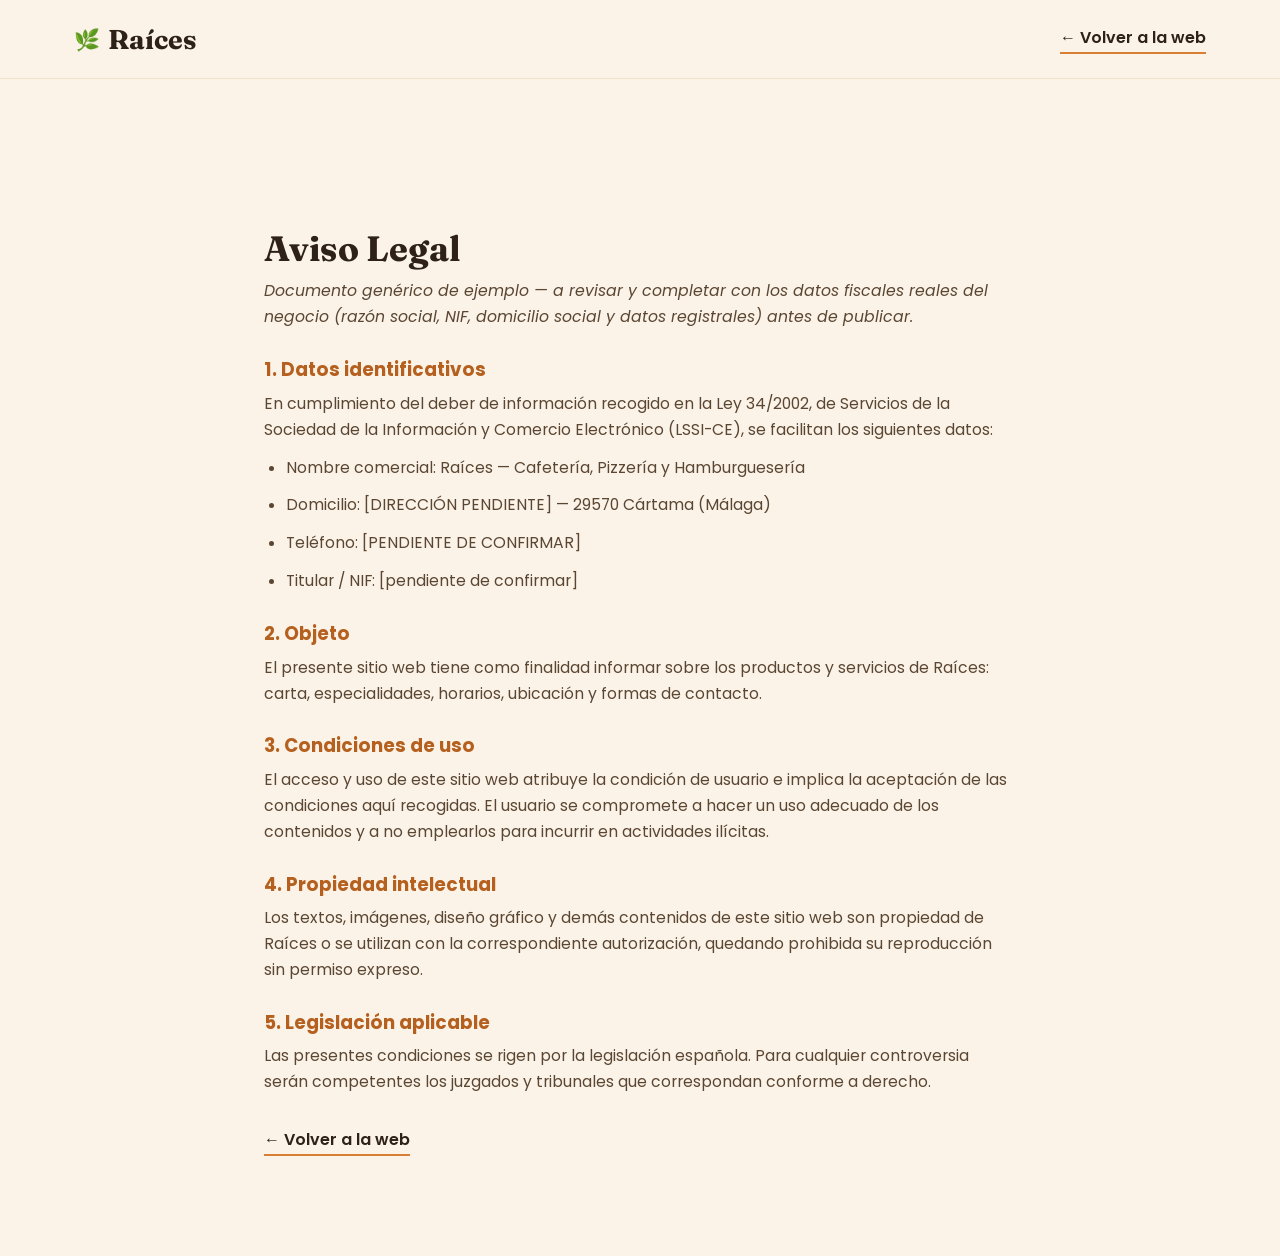
==== legal/aviso-legal.html @ e75b5f61 "Primera versión de la web one-page de Raíces (cafetería-pizzería-hamburguesería, Cártama) Web HTML/C" ====
<!DOCTYPE html>
<html lang="es">
<head>
<meta charset="UTF-8">
<meta name="viewport" content="width=device-width, initial-scale=1.0">
<title>Aviso Legal — Raíces</title>
<meta name="robots" content="noindex, follow">
<link rel="icon" href="../favicon.ico" sizes="any">
<link rel="stylesheet" href="../css/style.css">
<style>
  .legal-main { max-width: 800px; margin: 0 auto; padding: 150px 24px 100px; }
  .legal-main h1 { font-size: 2.2rem; margin-bottom: 10px; }
  .legal-main h2 { font-family: var(--font-sans); font-size: 1.15rem; margin: 30px 0 10px; color: var(--mustard-dark); }
  .legal-main p, .legal-main li { color: var(--ink-soft); margin-bottom: 12px; font-size: 0.98rem; line-height: 1.65; }
  .legal-main ul { padding-left: 22px; list-style: disc; }
  .legal-header { padding: 22px 0; border-bottom: 1px solid var(--cream-2); }
  .legal-header .container { display: flex; align-items: center; justify-content: space-between; }
  .legal-header .logo { color: var(--wood-darker); }
  .legal-back { font-weight: 600; color: var(--wood-darker); border-bottom: 2px solid var(--mustard); padding-bottom: 2px; }
</style>
</head>
<body>

<header class="legal-header">
  <div class="container">
    <a href="../index.html" class="logo"><span class="leaf">🌿</span> Raíces</a>
    <a href="../index.html" class="legal-back">← Volver a la web</a>
  </div>
</header>

<main class="legal-main">
  <h1>Aviso Legal</h1>
  <p><em>Documento genérico de ejemplo — a revisar y completar con los datos fiscales reales del negocio (razón social, NIF, domicilio social y datos registrales) antes de publicar.</em></p>

  <h2>1. Datos identificativos</h2>
  <p>En cumplimiento del deber de información recogido en la Ley 34/2002, de Servicios de la Sociedad de la Información y Comercio Electrónico (LSSI-CE), se facilitan los siguientes datos:</p>
  <ul>
    <li>Nombre comercial: Raíces — Cafetería, Pizzería y Hamburguesería</li>
    <li>Domicilio: [DIRECCIÓN PENDIENTE] — 29570 Cártama (Málaga)</li>
    <li>Teléfono: [PENDIENTE DE CONFIRMAR]</li>
    <li>Titular / NIF: [pendiente de confirmar]</li>
  </ul>

  <h2>2. Objeto</h2>
  <p>El presente sitio web tiene como finalidad informar sobre los productos y servicios de Raíces: carta, especialidades, horarios, ubicación y formas de contacto.</p>

  <h2>3. Condiciones de uso</h2>
  <p>El acceso y uso de este sitio web atribuye la condición de usuario e implica la aceptación de las condiciones aquí recogidas. El usuario se compromete a hacer un uso adecuado de los contenidos y a no emplearlos para incurrir en actividades ilícitas.</p>

  <h2>4. Propiedad intelectual</h2>
  <p>Los textos, imágenes, diseño gráfico y demás contenidos de este sitio web son propiedad de Raíces o se utilizan con la correspondiente autorización, quedando prohibida su reproducción sin permiso expreso.</p>

  <h2>5. Legislación aplicable</h2>
  <p>Las presentes condiciones se rigen por la legislación española. Para cualquier controversia serán competentes los juzgados y tribunales que correspondan conforme a derecho.</p>

  <a class="legal-back" href="../index.html" style="display:inline-block;margin-top:20px;">← Volver a la web</a>
</main>

</body>
</html>
---- css/style.css ----
/* ==========================================================================
   Raíces — Cafetería · Pizzería · Hamburguesería — Cártama
   ========================================================================== */

@import url('https://fonts.googleapis.com/css2?family=Fraunces:ital,opsz,wght@0,9..144,400;0,9..144,600;0,9..144,700;0,9..144,900;1,9..144,500;1,9..144,600&family=Poppins:wght@400;500;600;700;800&display=swap');

:root {
  --cream: #FBF3E7;
  --cream-2: #F3E2C7;
  --cream-3: #FFFBF4;
  --wood: #8B5E34;
  --wood-dark: #4A3320;
  --wood-darker: #2E2117;
  --green: #6B8F5C;
  --green-dark: #46603A;
  --green-light: #DDEAD1;
  --mustard: #D97F35;
  --mustard-dark: #B5601E;
  --red-warm: #C1442D;
  --ink: #2E2117;
  --ink-soft: #5A4633;
  --white: #FFFFF8;

  --font-display: 'Fraunces', Georgia, serif;
  --font-sans: 'Poppins', -apple-system, BlinkMacSystemFont, 'Segoe UI', sans-serif;

  --radius-sm: 12px;
  --radius-md: 20px;
  --radius-lg: 32px;
  --shadow-soft: 0 12px 32px rgba(74, 51, 32, 0.14);
  --shadow-hard: 0 18px 46px rgba(46, 33, 23, 0.22);
  --container: 1180px;
}

* { margin: 0; padding: 0; box-sizing: border-box; }

html { scroll-behavior: smooth; }

body {
  font-family: var(--font-sans);
  color: var(--ink);
  background: var(--cream);
  overflow-x: hidden;
  -webkit-font-smoothing: antialiased;
}

img { max-width: 100%; display: block; }

a { text-decoration: none; color: inherit; }

ul { list-style: none; }

button { font-family: inherit; cursor: pointer; border: none; background: none; }

.container {
  width: 100%;
  max-width: var(--container);
  margin: 0 auto;
  padding: 0 24px;
}

section { position: relative; }

.section-pad { padding: 110px 0; }

@media (max-width: 768px) {
  .section-pad { padding: 72px 0; }
}

/* Headings */
h1, h2, h3, h4 {
  font-family: var(--font-display);
  font-weight: 700;
  line-height: 1.12;
  color: var(--wood-darker);
}

.eyebrow {
  display: inline-flex;
  align-items: center;
  gap: 8px;
  font-family: var(--font-sans);
  font-weight: 700;
  font-size: 0.8rem;
  letter-spacing: 0.14em;
  text-transform: uppercase;
  color: var(--green-dark);
  margin-bottom: 14px;
}

.eyebrow::before {
  content: '';
  width: 26px;
  height: 2px;
  background: var(--mustard);
  border-radius: 2px;
}

.section-title {
  font-size: clamp(2.1rem, 4.2vw, 3.1rem);
  margin-bottom: 16px;
}

.section-title em {
  font-style: italic;
  color: var(--mustard-dark);
}

.section-sub {
  max-width: 620px;
  color: var(--ink-soft);
  font-size: 1.05rem;
  line-height: 1.65;
}

.section-head {
  text-align: center;
  max-width: 700px;
  margin: 0 auto 56px;
}

.section-head .section-sub { margin: 0 auto; }

/* Buttons */
.btn {
  display: inline-flex;
  align-items: center;
  justify-content: center;
  gap: 10px;
  padding: 16px 30px;
  border-radius: 100px;
  font-weight: 600;
  font-size: 1rem;
  transition: transform 0.25s ease, box-shadow 0.25s ease, background 0.25s ease;
  white-space: nowrap;
}

.btn-primary {
  background: var(--mustard);
  color: var(--white);
  box-shadow: 0 10px 24px rgba(217, 127, 53, 0.4);
}

.btn-primary:hover {
  background: var(--mustard-dark);
  transform: translateY(-3px);
  box-shadow: 0 14px 30px rgba(217, 127, 53, 0.48);
}

.btn-outline {
  background: transparent;
  color: var(--white);
  border: 2px solid rgba(255,255,255,0.75);
  backdrop-filter: blur(4px);
}

.btn-outline:hover {
  background: rgba(255,255,255,0.15);
  transform: translateY(-3px);
}

.btn-dark {
  background: var(--wood-darker);
  color: var(--white);
}

.btn-dark:hover { background: var(--wood-dark); transform: translateY(-3px); }

.btn-sm { padding: 11px 22px; font-size: 0.9rem; }

/* ==========================================================================
   Header / Nav
   ========================================================================== */

.site-header {
  position: fixed;
  top: 0;
  left: 0;
  width: 100%;
  z-index: 1000;
  padding: 20px 0;
  transition: background 0.35s ease, padding 0.35s ease, box-shadow 0.35s ease;
}

.site-header .container {
  display: flex;
  align-items: center;
  justify-content: space-between;
}

.site-header.scrolled {
  background: rgba(251, 243, 231, 0.92);
  backdrop-filter: blur(10px);
  padding: 12px 0;
  box-shadow: 0 6px 24px rgba(46,33,23,0.08);
}

.logo {
  font-family: var(--font-display);
  font-weight: 700;
  font-size: 1.7rem;
  color: var(--white);
  display: flex;
  align-items: center;
  gap: 8px;
  transition: color 0.35s ease;
}

.logo .leaf { color: var(--green); font-size: 1.3rem; }

.site-header.scrolled .logo { color: var(--wood-darker); }

.nav-links {
  display: flex;
  align-items: center;
  gap: 34px;
}

.nav-links a {
  font-weight: 500;
  font-size: 0.96rem;
  color: var(--white);
  position: relative;
  transition: color 0.35s ease;
}

.site-header.scrolled .nav-links a { color: var(--ink); }

.nav-links a::after {
  content: '';
  position: absolute;
  left: 0;
  bottom: -6px;
  width: 0;
  height: 2px;
  background: var(--mustard);
  transition: width 0.25s ease;
}

.nav-links a:hover::after { width: 100%; }

.nav-cta { display: flex; align-items: center; gap: 14px; }

.nav-toggle {
  display: none;
  flex-direction: column;
  gap: 5px;
  width: 30px;
  z-index: 1200;
}

.nav-toggle span {
  height: 2.5px;
  width: 100%;
  background: var(--white);
  border-radius: 2px;
  transition: all 0.3s ease;
}

.site-header.scrolled .nav-toggle span,
.nav-open .nav-toggle span { background: var(--wood-darker); }

.nav-open .nav-toggle span:nth-child(1) { transform: translateY(7.5px) rotate(45deg); }
.nav-open .nav-toggle span:nth-child(2) { opacity: 0; }
.nav-open .nav-toggle span:nth-child(3) { transform: translateY(-7.5px) rotate(-45deg); }

@media (max-width: 940px) {
  .nav-toggle { display: flex; }

  .nav-links {
    position: fixed;
    inset: 0;
    background: var(--cream-3);
    flex-direction: column;
    justify-content: center;
    gap: 30px;
    transform: translateX(100%);
    transition: transform 0.4s ease;
  }

  .nav-open .nav-links { transform: translateX(0); }

  .nav-links a { color: var(--wood-darker); font-size: 1.4rem; font-family: var(--font-display); font-weight: 600; }

  .nav-cta.desktop-only { display: none; }
}

/* ==========================================================================
   Hero
   ========================================================================== */

.hero {
  position: relative;
  min-height: 100svh;
  display: flex;
  align-items: center;
  overflow: hidden;
  background: var(--wood-darker);
}

.hero-media {
  position: absolute;
  inset: 0;
  z-index: 0;
}

.hero-media img {
  width: 100%;
  height: 100%;
  object-fit: cover;
}

.hero-media::after {
  content: '';
  position: absolute;
  inset: 0;
  background: linear-gradient(180deg, rgba(46,33,23,0.55) 0%, rgba(46,33,23,0.35) 40%, rgba(46,33,23,0.85) 100%);
}

.hero-content {
  position: relative;
  z-index: 2;
  padding-top: 110px;
  padding-bottom: 80px;
  max-width: 780px;
}

.hero-badge {
  display: inline-flex;
  align-items: center;
  gap: 8px;
  background: rgba(255,255,255,0.15);
  border: 1px solid rgba(255,255,255,0.35);
  backdrop-filter: blur(6px);
  color: var(--white);
  padding: 9px 18px;
  border-radius: 100px;
  font-size: 0.85rem;
  font-weight: 600;
  margin-bottom: 24px;
}

.hero h1 {
  font-size: clamp(2.6rem, 6.4vw, 4.6rem);
  color: var(--white);
  margin-bottom: 20px;
}

.hero h1 em {
  font-style: italic;
  color: var(--cream-2);
}

.hero p {
  font-size: 1.2rem;
  color: rgba(255,255,255,0.9);
  max-width: 520px;
  margin-bottom: 38px;
  line-height: 1.6;
}

.hero-actions { display: flex; gap: 16px; flex-wrap: wrap; }

.scroll-cue {
  position: absolute;
  bottom: 28px;
  left: 50%;
  transform: translateX(-50%);
  z-index: 2;
  color: rgba(255,255,255,0.85);
  display: flex;
  flex-direction: column;
  align-items: center;
  gap: 8px;
  font-size: 0.75rem;
  letter-spacing: 0.12em;
  text-transform: uppercase;
  animation: bob 2.4s ease-in-out infinite;
}

.scroll-cue .line { width: 1px; height: 34px; background: rgba(255,255,255,0.6); }

@keyframes bob {
  0%, 100% { transform: translate(-50%, 0); }
  50% { transform: translate(-50%, 10px); }
}

/* Organic divider */
.wave-divider {
  display: block;
  width: 100%;
  line-height: 0;
  position: relative;
  z-index: 3;
  margin-top: -2px;
}

.wave-divider svg { width: 100%; height: auto; display: block; }

/* ==========================================================================
   Reveal animations
   ========================================================================== */

.reveal {
  opacity: 0;
  transform: translateY(36px);
  transition: opacity 0.7s ease, transform 0.7s ease;
}

.reveal.is-visible { opacity: 1; transform: translateY(0); }

.reveal-stagger.is-visible > * { opacity: 1; transform: translateY(0); }

.reveal-stagger > * {
  opacity: 0;
  transform: translateY(30px);
  transition: opacity 0.6s ease, transform 0.6s ease;
}

.reveal-stagger > *:nth-child(1) { transition-delay: 0.05s; }
.reveal-stagger > *:nth-child(2) { transition-delay: 0.15s; }
.reveal-stagger > *:nth-child(3) { transition-delay: 0.25s; }
.reveal-stagger > *:nth-child(4) { transition-delay: 0.35s; }
.reveal-stagger > *:nth-child(5) { transition-delay: 0.45s; }
.reveal-stagger > *:nth-child(6) { transition-delay: 0.55s; }

/* ==========================================================================
   La Carta
   ========================================================================== */

.menu-section { background: var(--cream); }

.menu-grid {
  display: grid;
  grid-template-columns: repeat(3, 1fr);
  gap: 28px;
}

.menu-card {
  background: var(--white);
  border-radius: var(--radius-md);
  overflow: hidden;
  box-shadow: var(--shadow-soft);
  transition: transform 0.35s ease, box-shadow 0.35s ease;
}

.menu-card:hover {
  transform: translateY(-8px);
  box-shadow: var(--shadow-hard);
}

.menu-card-img { position: relative; height: 210px; overflow: hidden; }

.menu-card-img img {
  width: 100%;
  height: 100%;
  object-fit: cover;
  transition: transform 0.5s ease;
}

.menu-card:hover .menu-card-img img { transform: scale(1.08); }

.menu-card-tag {
  position: absolute;
  top: 14px;
  left: 14px;
  background: var(--green);
  color: var(--white);
  font-size: 0.72rem;
  font-weight: 700;
  letter-spacing: 0.04em;
  text-transform: uppercase;
  padding: 6px 12px;
  border-radius: 100px;
}

.menu-card-body { padding: 22px 24px 26px; }

.menu-card-body h3 {
  font-size: 1.35rem;
  margin-bottom: 8px;
}

.menu-card-body p {
  color: var(--ink-soft);
  font-size: 0.92rem;
  line-height: 1.55;
  margin-bottom: 14px;
}

.menu-card-price {
  font-family: var(--font-display);
  font-weight: 700;
  color: var(--mustard-dark);
  font-size: 1rem;
}

.menu-cta { text-align: center; margin-top: 56px; }

.menu-cta p { color: var(--ink-soft); margin-top: 14px; font-size: 0.9rem; }

/* ==========================================================================
   Especialidades
   ========================================================================== */

.specialties-section {
  background: var(--wood-darker);
  color: var(--white);
}

.specialties-section .eyebrow { color: var(--cream-2); }
.specialties-section .section-title { color: var(--white); }
.specialties-section .section-sub { color: rgba(255,255,255,0.75); }

.specialties-grid {
  display: grid;
  grid-template-columns: repeat(4, 1fr);
  gap: 22px;
}

.specialty-card {
  position: relative;
  border-radius: var(--radius-md);
  overflow: hidden;
  aspect-ratio: 3/4;
  box-shadow: var(--shadow-hard);
}

.specialty-card img {
  width: 100%;
  height: 100%;
  object-fit: cover;
  transition: transform 0.6s ease;
}

.specialty-card:hover img { transform: scale(1.1) rotate(1deg); }

.specialty-card::after {
  content: '';
  position: absolute;
  inset: 0;
  background: linear-gradient(180deg, rgba(46,33,23,0) 35%, rgba(46,33,23,0.92) 100%);
}

.specialty-badge {
  position: absolute;
  top: 16px;
  right: 16px;
  z-index: 2;
  background: var(--mustard);
  color: var(--white);
  font-size: 0.68rem;
  font-weight: 700;
  text-transform: uppercase;
  letter-spacing: 0.05em;
  padding: 7px 12px;
  border-radius: 100px;
  transform: rotate(4deg);
  box-shadow: 0 6px 14px rgba(0,0,0,0.3);
}

.specialty-name {
  position: absolute;
  left: 18px;
  right: 18px;
  bottom: 18px;
  z-index: 2;
  font-family: var(--font-display);
  font-size: 1.25rem;
  font-weight: 700;
}

/* ==========================================================================
   Sobre Raíces
   ========================================================================== */

.about-section {
  display: grid;
  grid-template-columns: 1fr 1fr;
  gap: 64px;
  align-items: center;
}

.about-media { position: relative; }

.about-media img {
  border-radius: var(--radius-lg);
  box-shadow: var(--shadow-hard);
}

.about-media .leaf-accent {
  position: absolute;
  bottom: -26px;
  left: -26px;
  background: var(--green);
  color: var(--white);
  width: 110px;
  height: 110px;
  border-radius: 50%;
  display: flex;
  align-items: center;
  justify-content: center;
  flex-direction: column;
  font-family: var(--font-display);
  font-weight: 700;
  text-align: center;
  font-size: 0.85rem;
  line-height: 1.2;
  box-shadow: var(--shadow-soft);
  transform: rotate(-8deg);
}

.about-media .leaf-accent strong { font-size: 1.5rem; display: block; }

.about-text p {
  color: var(--ink-soft);
  font-size: 1.05rem;
  line-height: 1.75;
  margin-bottom: 20px;
}

.about-stats {
  display: flex;
  gap: 34px;
  margin-top: 34px;
}

.about-stats div strong {
  display: block;
  font-family: var(--font-display);
  font-size: 1.8rem;
  color: var(--mustard-dark);
}

.about-stats div span {
  font-size: 0.85rem;
  color: var(--ink-soft);
}

@media (max-width: 860px) {
  .about-section { grid-template-columns: 1fr; gap: 60px; }
  .about-media { order: -1; }
}

/* ==========================================================================
   Galería / Instagram
   ========================================================================== */

.gallery-section { background: var(--cream-2); }

.gallery-head {
  display: flex;
  align-items: flex-end;
  justify-content: space-between;
  flex-wrap: wrap;
  gap: 20px;
  margin-bottom: 44px;
}

.gallery-head .section-title { margin-bottom: 8px; }

.ig-link {
  display: inline-flex;
  align-items: center;
  gap: 8px;
  font-weight: 600;
  color: var(--wood-darker);
  border-bottom: 2px solid var(--mustard);
  padding-bottom: 3px;
}

.gallery-grid {
  display: grid;
  grid-template-columns: repeat(4, 1fr);
  gap: 14px;
}

.gallery-item {
  position: relative;
  aspect-ratio: 1/1;
  border-radius: var(--radius-sm);
  overflow: hidden;
}

.gallery-item img {
  width: 100%;
  height: 100%;
  object-fit: cover;
  transition: transform 0.5s ease;
}

.gallery-item::after {
  content: '📷';
  position: absolute;
  inset: 0;
  display: flex;
  align-items: center;
  justify-content: center;
  font-size: 1.6rem;
  background: rgba(46,33,23,0);
  opacity: 0;
  transition: all 0.35s ease;
  color: #fff;
}

.gallery-item:hover::after { background: rgba(46,33,23,0.45); opacity: 1; }
.gallery-item:hover img { transform: scale(1.12); }

/* ==========================================================================
   Reseñas
   ========================================================================== */

.reviews-section { background: var(--cream); text-align: center; }

.reviews-track-wrap { max-width: 720px; margin: 0 auto; position: relative; }

.reviews-track { overflow: hidden; }

.reviews-slides {
  display: flex;
  transition: transform 0.5s cubic-bezier(.65,0,.35,1);
}

.review-slide {
  flex: 0 0 100%;
  padding: 0 8px;
}

.review-card {
  background: var(--white);
  border-radius: var(--radius-lg);
  padding: 46px 40px;
  box-shadow: var(--shadow-soft);
  position: relative;
}

.review-quote {
  font-family: var(--font-display);
  font-size: 5rem;
  color: var(--cream-2);
  line-height: 0;
  position: relative;
  top: 24px;
}

.review-stars { color: var(--mustard); font-size: 1.1rem; margin-bottom: 16px; letter-spacing: 3px; }

.review-card p.review-text {
  font-family: var(--font-display);
  font-size: 1.35rem;
  font-style: italic;
  color: var(--wood-darker);
  line-height: 1.55;
  margin-bottom: 22px;
}

.review-author { font-weight: 700; }
.review-author span { display: block; font-weight: 400; color: var(--ink-soft); font-size: 0.85rem; margin-top: 2px; }

.reviews-nav {
  display: flex;
  justify-content: center;
  gap: 10px;
  margin-top: 30px;
}

.reviews-nav button {
  width: 10px;
  height: 10px;
  border-radius: 50%;
  background: var(--cream-2);
  transition: all 0.3s ease;
}

.reviews-nav button.active { background: var(--mustard); width: 28px; border-radius: 6px; }

.reviews-google {
  margin-top: 30px;
  display: inline-flex;
  gap: 8px;
  align-items: center;
  font-weight: 600;
  border-bottom: 2px solid var(--mustard);
  padding-bottom: 3px;
}

/* ==========================================================================
   Pedidos y contacto
   ========================================================================== */

.contact-section {
  background: var(--green-dark);
  color: var(--white);
  border-radius: var(--radius-lg);
  margin: 0 24px;
  width: auto;
  padding: 70px 50px;
}

.contact-inner {
  display: grid;
  grid-template-columns: 1.1fr 1fr;
  gap: 50px;
  align-items: center;
}

.contact-section .eyebrow { color: var(--cream-2); }
.contact-section h2 { color: var(--white); }
.contact-section p.section-sub { color: rgba(255,255,255,0.85); }

.contact-phone {
  display: inline-flex;
  align-items: baseline;
  gap: 12px;
  font-family: var(--font-display);
  font-size: clamp(2.2rem, 4vw, 3rem);
  font-weight: 700;
  color: var(--white);
  margin: 22px 0 30px;
}

.contact-phone span { font-size: 1rem; font-family: var(--font-sans); font-weight: 500; color: var(--cream-2); }

.contact-actions { display: flex; flex-wrap: wrap; gap: 16px; }

.contact-cards {
  display: grid;
  gap: 18px;
}

.contact-card {
  background: rgba(255,255,255,0.1);
  border: 1px solid rgba(255,255,255,0.2);
  border-radius: var(--radius-md);
  padding: 22px 26px;
  display: flex;
  align-items: center;
  gap: 16px;
  transition: background 0.3s ease, transform 0.3s ease;
}

.contact-card:hover { background: rgba(255,255,255,0.18); transform: translateX(4px); }

.contact-card .icon {
  width: 46px;
  height: 46px;
  border-radius: 50%;
  background: var(--mustard);
  display: flex;
  align-items: center;
  justify-content: center;
  font-size: 1.2rem;
  flex-shrink: 0;
}

.contact-card strong { display: block; font-size: 1rem; }
.contact-card span { font-size: 0.85rem; color: rgba(255,255,255,0.8); }

@media (max-width: 860px) {
  .contact-inner { grid-template-columns: 1fr; }
  .contact-section { padding: 54px 26px; margin: 0 14px; }
}

/* ==========================================================================
   Ubicación
   ========================================================================== */

.location-section { background: var(--cream); }

.location-grid {
  display: grid;
  grid-template-columns: 1fr 1fr;
  gap: 46px;
  align-items: stretch;
}

.location-map {
  border-radius: var(--radius-lg);
  overflow: hidden;
  box-shadow: var(--shadow-soft);
  min-height: 380px;
}

.location-map iframe { width: 100%; height: 100%; min-height: 380px; border: 0; }

.location-info {
  background: var(--white);
  border-radius: var(--radius-lg);
  padding: 44px;
  box-shadow: var(--shadow-soft);
  display: flex;
  flex-direction: column;
  justify-content: center;
}

.location-info h3 {
  font-size: 1.5rem;
  margin-bottom: 6px;
}

.location-row {
  display: flex;
  gap: 16px;
  margin: 22px 0;
}

.location-row .icon { font-size: 1.3rem; }

.hours-table { width: 100%; border-collapse: collapse; margin: 6px 0 10px; }

.hours-table td { padding: 6px 0; font-size: 0.95rem; color: var(--ink-soft); border-bottom: 1px dashed var(--cream-2); }
.hours-table td:first-child { font-weight: 600; color: var(--ink); }
.hours-table td:last-child { text-align: right; }

@media (max-width: 860px) {
  .location-grid { grid-template-columns: 1fr; }
  .location-info { padding: 32px 26px; }
}

/* ==========================================================================
   Footer
   ========================================================================== */

.site-footer {
  background: var(--wood-darker);
  color: rgba(255,255,255,0.8);
  padding: 70px 0 26px;
}

.footer-grid {
  display: grid;
  grid-template-columns: 1.4fr 1fr 1fr;
  gap: 40px;
  padding-bottom: 44px;
  border-bottom: 1px solid rgba(255,255,255,0.12);
}

.footer-brand .logo { color: var(--white); margin-bottom: 14px; }
.footer-brand p { max-width: 320px; line-height: 1.6; font-size: 0.92rem; }

.footer-social { display: flex; gap: 12px; margin-top: 20px; }

.footer-social a {
  width: 42px;
  height: 42px;
  border-radius: 50%;
  background: rgba(255,255,255,0.1);
  display: flex;
  align-items: center;
  justify-content: center;
  transition: background 0.3s ease, transform 0.3s ease;
}

.footer-social a:hover { background: var(--mustard); transform: translateY(-3px); }

.footer-col h4 {
  color: var(--white);
  font-size: 1rem;
  font-family: var(--font-sans);
  font-weight: 600;
  margin-bottom: 18px;
}

.footer-col ul { display: flex; flex-direction: column; gap: 12px; }
.footer-col a { font-size: 0.92rem; transition: color 0.25s ease; }
.footer-col a:hover { color: var(--mustard); }

.footer-bottom {
  display: flex;
  justify-content: space-between;
  flex-wrap: wrap;
  gap: 10px;
  padding-top: 24px;
  font-size: 0.82rem;
}

.footer-bottom a { font-weight: 600; color: var(--cream-2); }

@media (max-width: 780px) {
  .footer-grid { grid-template-columns: 1fr; gap: 34px; }
}

/* ==========================================================================
   Floating WhatsApp
   ========================================================================== */

.whatsapp-float {
  position: fixed;
  bottom: 24px;
  right: 24px;
  z-index: 900;
  width: 60px;
  height: 60px;
  border-radius: 50%;
  background: #25D366;
  display: flex;
  align-items: center;
  justify-content: center;
  font-size: 1.7rem;
  color: #fff;
  box-shadow: 0 10px 26px rgba(37, 211, 102, 0.5);
  animation: pulse-wa 2.6s ease-in-out infinite;
}

.whatsapp-float:hover { transform: scale(1.08); }

@keyframes pulse-wa {
  0%, 100% { box-shadow: 0 10px 26px rgba(37, 211, 102, 0.5); }
  50% { box-shadow: 0 10px 26px rgba(37, 211, 102, 0.8), 0 0 0 10px rgba(37, 211, 102, 0.12); }
}

/* ==========================================================================
   Cookie banner
   ========================================================================== */

.cookie-banner {
  position: fixed;
  left: 20px;
  right: 20px;
  bottom: 20px;
  z-index: 1100;
  background: var(--wood-darker);
  color: var(--white);
  border-radius: var(--radius-md);
  padding: 22px 26px;
  display: flex;
  align-items: center;
  justify-content: space-between;
  gap: 24px;
  flex-wrap: wrap;
  max-width: 760px;
  margin: 0 auto;
  box-shadow: var(--shadow-hard);
  transform: translateY(140%);
  transition: transform 0.5s ease;
}

.cookie-banner.show { transform: translateY(0); }

.cookie-banner p { font-size: 0.88rem; line-height: 1.5; color: rgba(255,255,255,0.85); }
.cookie-banner p a { color: var(--cream-2); text-decoration: underline; }

.cookie-actions { display: flex; gap: 12px; flex-shrink: 0; }

/* ==========================================================================
   Responsive
   ========================================================================== */

@media (max-width: 1024px) {
  .menu-grid { grid-template-columns: repeat(2, 1fr); }
  .specialties-grid { grid-template-columns: repeat(2, 1fr); }
  .gallery-grid { grid-template-columns: repeat(3, 1fr); }
}

@media (max-width: 640px) {
  .container { padding: 0 18px; }
  .section-pad { padding: 64px 0; }
  .menu-grid { grid-template-columns: 1fr; gap: 20px; }
  .specialties-grid { grid-template-columns: 1fr 1fr; gap: 14px; }
  .gallery-grid { grid-template-columns: repeat(2, 1fr); }
  .hero-actions { flex-direction: column; align-items: stretch; }
  .hero-actions .btn { width: 100%; }
  .about-stats { gap: 22px; flex-wrap: wrap; }
  .contact-section { border-radius: var(--radius-md); }
  .contact-actions { flex-direction: column; align-items: stretch; }
  .contact-actions .btn { width: 100%; }
  .review-card { padding: 34px 22px; }
  .cookie-banner { flex-direction: column; align-items: stretch; left: 12px; right: 12px; bottom: 12px; }
  .cookie-actions { justify-content: stretch; }
  .cookie-actions .btn { flex: 1; }
  .whatsapp-float { width: 54px; height: 54px; bottom: 18px; right: 18px; }
  .footer-bottom { flex-direction: column; text-align: center; }
}
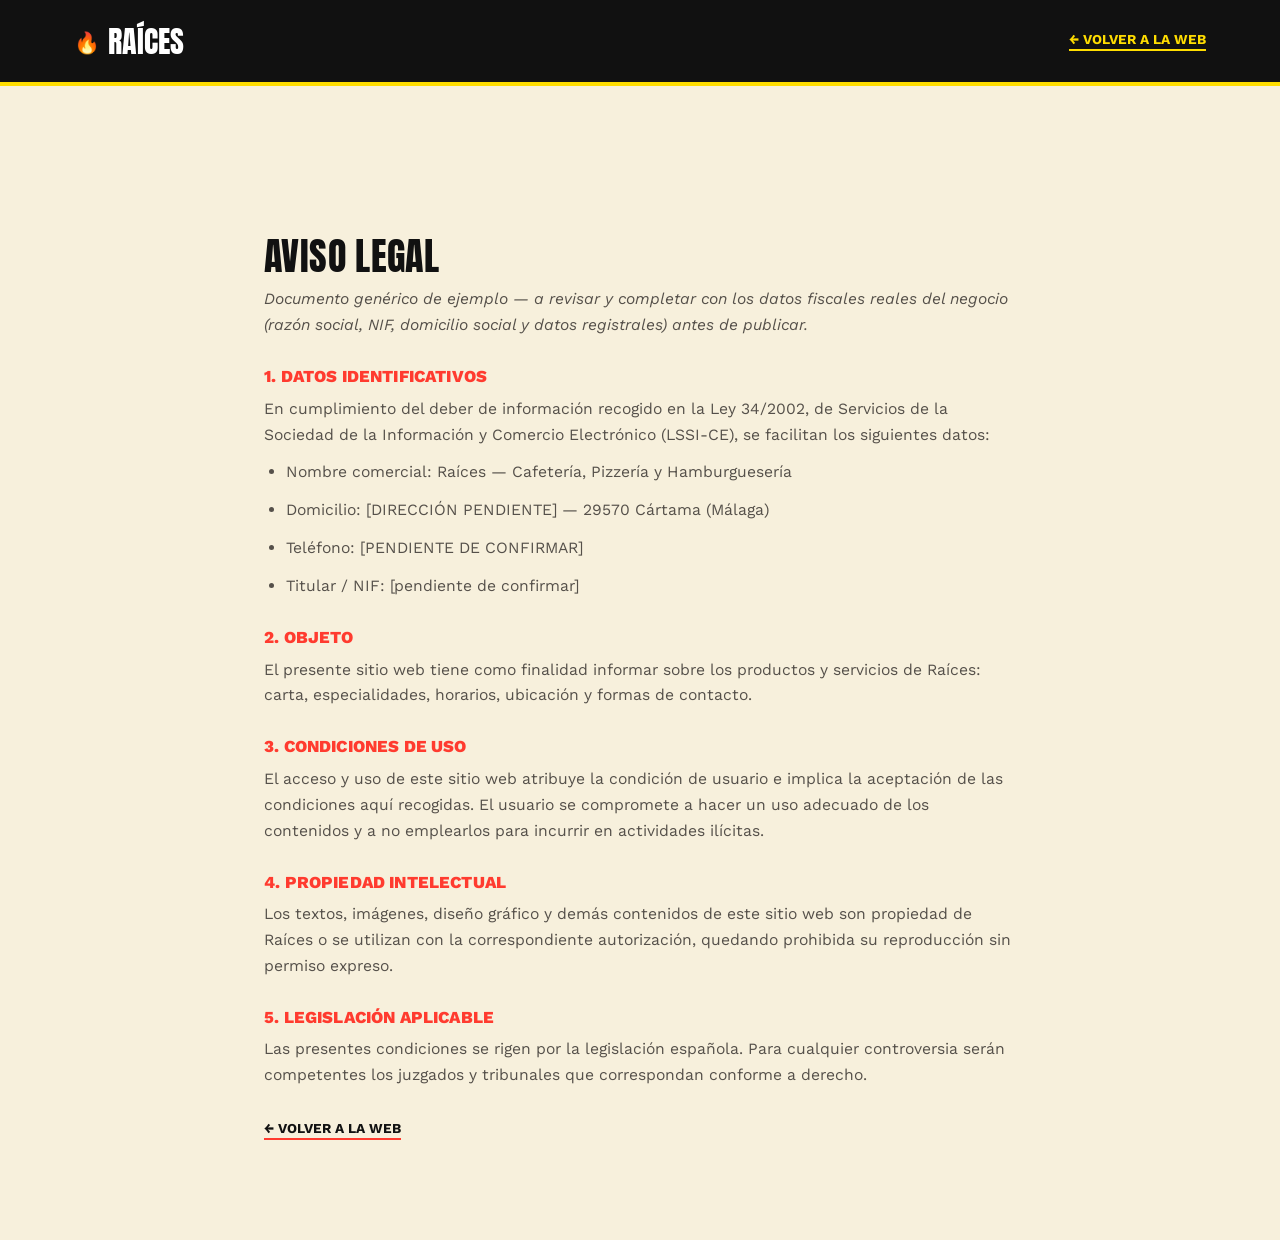
==== commit be4e7cbf: "Rediseño completo con estética street food Nueva identidad visual urbana: negro asfalto + amarillo h" ====
--- a/legal/aviso-legal.html
+++ b/legal/aviso-legal.html
@@ -9,21 +9,22 @@
 <link rel="stylesheet" href="../css/style.css">
 <style>
   .legal-main { max-width: 800px; margin: 0 auto; padding: 150px 24px 100px; }
-  .legal-main h1 { font-size: 2.2rem; margin-bottom: 10px; }
-  .legal-main h2 { font-family: var(--font-sans); font-size: 1.15rem; margin: 30px 0 10px; color: var(--mustard-dark); }
+  .legal-main h1 { font-size: 2.4rem; margin-bottom: 10px; font-family: var(--font-display); text-transform: uppercase; }
+  .legal-main h2 { font-family: var(--font-sans); font-weight: 800; text-transform: uppercase; font-size: 1.05rem; margin: 30px 0 10px; color: var(--red); }
   .legal-main p, .legal-main li { color: var(--ink-soft); margin-bottom: 12px; font-size: 0.98rem; line-height: 1.65; }
   .legal-main ul { padding-left: 22px; list-style: disc; }
-  .legal-header { padding: 22px 0; border-bottom: 1px solid var(--cream-2); }
+  .legal-header { padding: 18px 0; background: var(--black); border-bottom: 4px solid var(--yellow); }
   .legal-header .container { display: flex; align-items: center; justify-content: space-between; }
-  .legal-header .logo { color: var(--wood-darker); }
-  .legal-back { font-weight: 600; color: var(--wood-darker); border-bottom: 2px solid var(--mustard); padding-bottom: 2px; }
+  .legal-header .logo { color: var(--white); }
+  .legal-back { font-weight: 700; color: var(--black); border-bottom: 2px solid var(--red); padding-bottom: 2px; text-transform: uppercase; font-size: 0.85rem; }
+  .legal-header .legal-back { color: var(--yellow); border-bottom-color: var(--yellow); }
 </style>
 </head>
 <body>
 
 <header class="legal-header">
   <div class="container">
-    <a href="../index.html" class="logo"><span class="leaf">🌿</span> Raíces</a>
+    <a href="../index.html" class="logo"><span class="flame">🔥</span> Raíces</a>
     <a href="../index.html" class="legal-back">← Volver a la web</a>
   </div>
 </header>
--- a/css/style.css
+++ b/css/style.css
@@ -1,34 +1,36 @@
 /* ==========================================================================
-   Raíces — Cafetería · Pizzería · Hamburguesería — Cártama
-   ========================================================================== */
-
-@import url('https://fonts.googleapis.com/css2?family=Fraunces:ital,opsz,wght@0,9..144,400;0,9..144,600;0,9..144,700;0,9..144,900;1,9..144,500;1,9..144,600&family=Poppins:wght@400;500;600;700;800&display=swap');
+   Raíces — Street Food Cafetería · Pizzería · Hamburguesería — Cártama
+   ========================================================================== */
+
+@import url('https://fonts.googleapis.com/css2?family=Anton&family=Permanent+Marker&family=Work+Sans:wght@400;500;600;700;800;900&display=swap');
 
 :root {
-  --cream: #FBF3E7;
-  --cream-2: #F3E2C7;
-  --cream-3: #FFFBF4;
-  --wood: #8B5E34;
-  --wood-dark: #4A3320;
-  --wood-darker: #2E2117;
-  --green: #6B8F5C;
-  --green-dark: #46603A;
-  --green-light: #DDEAD1;
-  --mustard: #D97F35;
-  --mustard-dark: #B5601E;
-  --red-warm: #C1442D;
-  --ink: #2E2117;
-  --ink-soft: #5A4633;
-  --white: #FFFFF8;
-
-  --font-display: 'Fraunces', Georgia, serif;
-  --font-sans: 'Poppins', -apple-system, BlinkMacSystemFont, 'Segoe UI', sans-serif;
-
-  --radius-sm: 12px;
-  --radius-md: 20px;
-  --radius-lg: 32px;
-  --shadow-soft: 0 12px 32px rgba(74, 51, 32, 0.14);
-  --shadow-hard: 0 18px 46px rgba(46, 33, 23, 0.22);
+  --black: #111111;
+  --black-2: #1B1815;
+  --asphalt: #232020;
+  --paper: #F7F0DC;
+  --paper-2: #EFE4C4;
+  --paper-3: #FFFBF2;
+  --yellow: #FFDD00;
+  --yellow-dark: #E0BE00;
+  --red: #FF3B2F;
+  --red-dark: #D42A20;
+  --pink: #FF3D81;
+  --lime: #C8FF3D;
+  --white: #FFFFFF;
+  --ink: #191512;
+  --ink-soft: #55504A;
+
+  --font-display: 'Anton', 'Arial Narrow', sans-serif;
+  --font-marker: 'Permanent Marker', cursive;
+  --font-sans: 'Work Sans', -apple-system, BlinkMacSystemFont, 'Segoe UI', sans-serif;
+
+  --radius-sm: 6px;
+  --radius-md: 10px;
+  --radius-lg: 18px;
+  --pop: 6px 6px 0 var(--black);
+  --pop-sm: 4px 4px 0 var(--black);
+  --pop-yellow: 6px 6px 0 var(--yellow);
   --container: 1180px;
 }
 
@@ -39,7 +41,7 @@
 body {
   font-family: var(--font-sans);
   color: var(--ink);
-  background: var(--cream);
+  background: var(--paper);
   overflow-x: hidden;
   -webkit-font-smoothing: antialiased;
 }
@@ -70,40 +72,43 @@
 /* Headings */
 h1, h2, h3, h4 {
   font-family: var(--font-display);
-  font-weight: 700;
-  line-height: 1.12;
-  color: var(--wood-darker);
+  font-weight: 400;
+  line-height: 1.05;
+  text-transform: uppercase;
+  letter-spacing: 0.01em;
+  color: var(--black);
 }
 
 .eyebrow {
   display: inline-flex;
   align-items: center;
-  gap: 8px;
+  gap: 10px;
   font-family: var(--font-sans);
-  font-weight: 700;
+  font-weight: 800;
   font-size: 0.8rem;
-  letter-spacing: 0.14em;
-  text-transform: uppercase;
-  color: var(--green-dark);
+  letter-spacing: 0.16em;
+  text-transform: uppercase;
+  color: var(--red);
   margin-bottom: 14px;
 }
 
 .eyebrow::before {
   content: '';
-  width: 26px;
-  height: 2px;
-  background: var(--mustard);
-  border-radius: 2px;
+  width: 28px;
+  height: 4px;
+  background: var(--yellow);
+  border: 2px solid var(--black);
 }
 
 .section-title {
-  font-size: clamp(2.1rem, 4.2vw, 3.1rem);
+  font-size: clamp(2.2rem, 4.6vw, 3.4rem);
   margin-bottom: 16px;
 }
 
 .section-title em {
-  font-style: italic;
-  color: var(--mustard-dark);
+  font-style: normal;
+  color: var(--red);
+  -webkit-text-stroke: 1.5px var(--black);
 }
 
 .section-sub {
@@ -121,52 +126,67 @@
 
 .section-head .section-sub { margin: 0 auto; }
 
-/* Buttons */
+/* ==========================================================================
+   Buttons — sticker / neo-brutalist pop style
+   ========================================================================== */
+
 .btn {
   display: inline-flex;
   align-items: center;
   justify-content: center;
   gap: 10px;
-  padding: 16px 30px;
-  border-radius: 100px;
-  font-weight: 600;
-  font-size: 1rem;
-  transition: transform 0.25s ease, box-shadow 0.25s ease, background 0.25s ease;
+  padding: 15px 28px;
+  border-radius: var(--radius-sm);
+  font-weight: 800;
+  font-size: 0.98rem;
+  text-transform: uppercase;
+  letter-spacing: 0.02em;
+  border: 3px solid var(--black);
+  transition: transform 0.18s ease, box-shadow 0.18s ease, background 0.18s ease, color 0.18s ease;
   white-space: nowrap;
 }
 
 .btn-primary {
-  background: var(--mustard);
+  background: var(--yellow);
+  color: var(--black);
+  box-shadow: var(--pop);
+}
+
+.btn-primary:hover {
+  background: var(--red);
   color: var(--white);
-  box-shadow: 0 10px 24px rgba(217, 127, 53, 0.4);
-}
-
-.btn-primary:hover {
-  background: var(--mustard-dark);
-  transform: translateY(-3px);
-  box-shadow: 0 14px 30px rgba(217, 127, 53, 0.48);
+  transform: translate(-2px, -2px);
+  box-shadow: 8px 8px 0 var(--black);
 }
 
 .btn-outline {
   background: transparent;
   color: var(--white);
-  border: 2px solid rgba(255,255,255,0.75);
-  backdrop-filter: blur(4px);
+  border: 3px solid var(--white);
+  box-shadow: 6px 6px 0 rgba(0,0,0,0.55);
 }
 
 .btn-outline:hover {
-  background: rgba(255,255,255,0.15);
-  transform: translateY(-3px);
+  background: var(--white);
+  color: var(--black);
+  transform: translate(-2px, -2px);
+  box-shadow: 8px 8px 0 rgba(0,0,0,0.55);
 }
 
 .btn-dark {
-  background: var(--wood-darker);
+  background: var(--black);
+  color: var(--yellow);
+  box-shadow: var(--pop-yellow);
+}
+
+.btn-dark:hover {
+  background: var(--red-dark);
   color: var(--white);
-}
-
-.btn-dark:hover { background: var(--wood-dark); transform: translateY(-3px); }
-
-.btn-sm { padding: 11px 22px; font-size: 0.9rem; }
+  transform: translate(-2px, -2px);
+  box-shadow: 8px 8px 0 var(--yellow);
+}
+
+.btn-sm { padding: 10px 20px; font-size: 0.82rem; }
 
 /* ==========================================================================
    Header / Nav
@@ -178,8 +198,10 @@
   left: 0;
   width: 100%;
   z-index: 1000;
-  padding: 20px 0;
-  transition: background 0.35s ease, padding 0.35s ease, box-shadow 0.35s ease;
+  padding: 18px 0;
+  background: var(--black);
+  border-bottom: 4px solid var(--yellow);
+  transition: padding 0.3s ease;
 }
 
 .site-header .container {
@@ -188,43 +210,34 @@
   justify-content: space-between;
 }
 
-.site-header.scrolled {
-  background: rgba(251, 243, 231, 0.92);
-  backdrop-filter: blur(10px);
-  padding: 12px 0;
-  box-shadow: 0 6px 24px rgba(46,33,23,0.08);
-}
+.site-header.scrolled { padding: 10px 0; }
 
 .logo {
   font-family: var(--font-display);
+  font-size: 1.9rem;
+  text-transform: uppercase;
+  color: var(--white);
+  display: flex;
+  align-items: center;
+  gap: 8px;
+}
+
+.logo .flame { font-size: 1.3rem; }
+
+.nav-links {
+  display: flex;
+  align-items: center;
+  gap: 30px;
+}
+
+.nav-links a {
   font-weight: 700;
-  font-size: 1.7rem;
-  color: var(--white);
-  display: flex;
-  align-items: center;
-  gap: 8px;
-  transition: color 0.35s ease;
-}
-
-.logo .leaf { color: var(--green); font-size: 1.3rem; }
-
-.site-header.scrolled .logo { color: var(--wood-darker); }
-
-.nav-links {
-  display: flex;
-  align-items: center;
-  gap: 34px;
-}
-
-.nav-links a {
-  font-weight: 500;
-  font-size: 0.96rem;
+  font-size: 0.88rem;
+  text-transform: uppercase;
+  letter-spacing: 0.03em;
   color: var(--white);
   position: relative;
-  transition: color 0.35s ease;
-}
-
-.site-header.scrolled .nav-links a { color: var(--ink); }
+}
 
 .nav-links a::after {
   content: '';
@@ -232,9 +245,9 @@
   left: 0;
   bottom: -6px;
   width: 0;
-  height: 2px;
-  background: var(--mustard);
-  transition: width 0.25s ease;
+  height: 3px;
+  background: var(--yellow);
+  transition: width 0.22s ease;
 }
 
 .nav-links a:hover::after { width: 100%; }
@@ -250,19 +263,15 @@
 }
 
 .nav-toggle span {
-  height: 2.5px;
+  height: 3px;
   width: 100%;
   background: var(--white);
-  border-radius: 2px;
   transition: all 0.3s ease;
 }
 
-.site-header.scrolled .nav-toggle span,
-.nav-open .nav-toggle span { background: var(--wood-darker); }
-
-.nav-open .nav-toggle span:nth-child(1) { transform: translateY(7.5px) rotate(45deg); }
+.nav-open .nav-toggle span:nth-child(1) { transform: translateY(8px) rotate(45deg); background: var(--yellow); }
 .nav-open .nav-toggle span:nth-child(2) { opacity: 0; }
-.nav-open .nav-toggle span:nth-child(3) { transform: translateY(-7.5px) rotate(-45deg); }
+.nav-open .nav-toggle span:nth-child(3) { transform: translateY(-8px) rotate(-45deg); background: var(--yellow); }
 
 @media (max-width: 940px) {
   .nav-toggle { display: flex; }
@@ -270,17 +279,19 @@
   .nav-links {
     position: fixed;
     inset: 0;
-    background: var(--cream-3);
+    background: var(--black);
     flex-direction: column;
     justify-content: center;
     gap: 30px;
     transform: translateX(100%);
     transition: transform 0.4s ease;
+    background-image: repeating-linear-gradient(135deg, rgba(255,221,0,0.05) 0 12px, transparent 12px 24px);
   }
 
   .nav-open .nav-links { transform: translateX(0); }
 
-  .nav-links a { color: var(--wood-darker); font-size: 1.4rem; font-family: var(--font-display); font-weight: 600; }
+  .nav-links a { color: var(--white); font-size: 1.7rem; font-family: var(--font-display); letter-spacing: 0.02em; }
+  .nav-links a:hover { color: var(--yellow); }
 
   .nav-cta.desktop-only { display: none; }
 }
@@ -295,7 +306,7 @@
   display: flex;
   align-items: center;
   overflow: hidden;
-  background: var(--wood-darker);
+  background: var(--black);
 }
 
 .hero-media {
@@ -308,58 +319,83 @@
   width: 100%;
   height: 100%;
   object-fit: cover;
+  filter: saturate(1.15) contrast(1.05);
+}
+
+.hero-media::before {
+  content: '';
+  position: absolute;
+  inset: 0;
+  z-index: 1;
+  background-image: radial-gradient(rgba(255,255,255,0.14) 1.4px, transparent 1.4px);
+  background-size: 14px 14px;
+  mix-blend-mode: overlay;
+  opacity: 0.5;
 }
 
 .hero-media::after {
   content: '';
   position: absolute;
   inset: 0;
-  background: linear-gradient(180deg, rgba(46,33,23,0.55) 0%, rgba(46,33,23,0.35) 40%, rgba(46,33,23,0.85) 100%);
+  z-index: 1;
+  background: linear-gradient(180deg, rgba(17,17,17,0.65) 0%, rgba(17,17,17,0.35) 35%, rgba(17,17,17,0.94) 100%),
+              linear-gradient(100deg, rgba(255,59,47,0.28) 0%, transparent 45%);
 }
 
 .hero-content {
   position: relative;
   z-index: 2;
-  padding-top: 110px;
+  padding-top: 130px;
   padding-bottom: 80px;
-  max-width: 780px;
+  max-width: 800px;
 }
 
 .hero-badge {
   display: inline-flex;
   align-items: center;
   gap: 8px;
-  background: rgba(255,255,255,0.15);
-  border: 1px solid rgba(255,255,255,0.35);
-  backdrop-filter: blur(6px);
-  color: var(--white);
+  background: var(--yellow);
+  border: 3px solid var(--black);
+  color: var(--black);
   padding: 9px 18px;
   border-radius: 100px;
   font-size: 0.85rem;
-  font-weight: 600;
-  margin-bottom: 24px;
+  font-weight: 800;
+  text-transform: uppercase;
+  margin-bottom: 26px;
+  transform: rotate(-4deg);
+  box-shadow: var(--pop-sm);
 }
 
 .hero h1 {
-  font-size: clamp(2.6rem, 6.4vw, 4.6rem);
+  font-size: clamp(2.8rem, 7vw, 5.2rem);
   color: var(--white);
-  margin-bottom: 20px;
+  margin-bottom: 22px;
+  text-shadow: 3px 3px 0 rgba(0,0,0,0.4);
 }
 
 .hero h1 em {
-  font-style: italic;
-  color: var(--cream-2);
+  font-style: normal;
+  color: var(--black);
+  background: var(--yellow);
+  padding: 0 10px;
+  display: inline-block;
+  transform: rotate(-2deg);
+  box-shadow: var(--pop-sm);
+  margin: 4px 0;
 }
 
 .hero p {
+  font-family: var(--font-sans);
+  font-weight: 500;
   font-size: 1.2rem;
-  color: rgba(255,255,255,0.9);
-  max-width: 520px;
+  color: rgba(255,255,255,0.92);
+  max-width: 540px;
   margin-bottom: 38px;
   line-height: 1.6;
 }
 
-.hero-actions { display: flex; gap: 16px; flex-wrap: wrap; }
+.hero-actions { display: flex; gap: 18px; flex-wrap: wrap; }
 
 .scroll-cue {
   position: absolute;
@@ -367,35 +403,91 @@
   left: 50%;
   transform: translateX(-50%);
   z-index: 2;
-  color: rgba(255,255,255,0.85);
+  color: var(--yellow);
   display: flex;
   flex-direction: column;
   align-items: center;
   gap: 8px;
   font-size: 0.75rem;
-  letter-spacing: 0.12em;
+  font-weight: 700;
+  letter-spacing: 0.14em;
   text-transform: uppercase;
   animation: bob 2.4s ease-in-out infinite;
 }
 
-.scroll-cue .line { width: 1px; height: 34px; background: rgba(255,255,255,0.6); }
+.scroll-cue .line { width: 2px; height: 34px; background: var(--yellow); }
 
 @keyframes bob {
   0%, 100% { transform: translate(-50%, 0); }
   50% { transform: translate(-50%, 10px); }
 }
 
-/* Organic divider */
-.wave-divider {
-  display: block;
-  width: 100%;
-  line-height: 0;
+/* ==========================================================================
+   Marquee ticker strip
+   ========================================================================== */
+
+.marquee-strip {
   position: relative;
   z-index: 3;
-  margin-top: -2px;
-}
-
-.wave-divider svg { width: 100%; height: auto; display: block; }
+  overflow: hidden;
+  background: var(--yellow);
+  background-image: repeating-linear-gradient(-45deg, var(--black) 0 26px, var(--yellow) 26px 52px);
+  border-top: 4px solid var(--black);
+  border-bottom: 4px solid var(--black);
+  padding: 14px 0;
+}
+
+.marquee-track {
+  display: flex;
+  width: max-content;
+  animation: marquee 22s linear infinite;
+}
+
+.marquee-track span {
+  display: inline-flex;
+  align-items: center;
+  gap: 14px;
+  font-family: var(--font-display);
+  font-size: 1.5rem;
+  text-transform: uppercase;
+  letter-spacing: 0.02em;
+  color: var(--black);
+  background: var(--yellow);
+  padding: 4px 20px;
+  border-left: 3px solid var(--black);
+  white-space: nowrap;
+}
+
+@keyframes marquee {
+  from { transform: translateX(0); }
+  to { transform: translateX(-50%); }
+}
+
+@media (max-width: 640px) {
+  .marquee-track span { font-size: 1.1rem; padding: 4px 14px; }
+}
+
+/* ==========================================================================
+   Zigzag dividers (torn-paper street style)
+   ========================================================================== */
+
+.zig-divider {
+  position: relative;
+  z-index: 3;
+  height: 26px;
+  width: 100%;
+  background-color: var(--zig-from, var(--paper));
+  background-image:
+    linear-gradient(-45deg, var(--zig-to, var(--black)) 50%, transparent 50%),
+    linear-gradient(45deg, var(--zig-to, var(--black)) 50%, transparent 50%);
+  background-position: bottom;
+  background-size: 26px 26px;
+  background-repeat: repeat-x;
+}
+
+@media (max-width: 640px) {
+  .zig-divider { height: 18px; background-size: 18px 18px; }
+}
 
 /* ==========================================================================
    Reveal animations
@@ -428,28 +520,32 @@
    La Carta
    ========================================================================== */
 
-.menu-section { background: var(--cream); }
+.menu-section { background: var(--paper); }
 
 .menu-grid {
   display: grid;
   grid-template-columns: repeat(3, 1fr);
-  gap: 28px;
+  gap: 30px;
 }
 
 .menu-card {
-  background: var(--white);
+  background: var(--paper-3);
+  border: 3px solid var(--black);
   border-radius: var(--radius-md);
   overflow: hidden;
-  box-shadow: var(--shadow-soft);
-  transition: transform 0.35s ease, box-shadow 0.35s ease;
-}
+  box-shadow: var(--pop);
+  transition: transform 0.25s ease, box-shadow 0.25s ease;
+}
+
+.menu-card:nth-child(even) { transform: rotate(0.6deg); }
+.menu-card:nth-child(odd) { transform: rotate(-0.6deg); }
 
 .menu-card:hover {
-  transform: translateY(-8px);
-  box-shadow: var(--shadow-hard);
-}
-
-.menu-card-img { position: relative; height: 210px; overflow: hidden; }
+  transform: translate(-4px, -4px) rotate(0deg);
+  box-shadow: 10px 10px 0 var(--black);
+}
+
+.menu-card-img { position: relative; height: 210px; overflow: hidden; border-bottom: 3px solid var(--black); }
 
 .menu-card-img img {
   width: 100%;
@@ -462,23 +558,25 @@
 
 .menu-card-tag {
   position: absolute;
-  top: 14px;
-  left: 14px;
-  background: var(--green);
-  color: var(--white);
-  font-size: 0.72rem;
-  font-weight: 700;
+  top: 12px;
+  left: 12px;
+  background: var(--yellow);
+  color: var(--black);
+  font-size: 0.7rem;
+  font-weight: 800;
   letter-spacing: 0.04em;
   text-transform: uppercase;
   padding: 6px 12px;
+  border: 2px solid var(--black);
   border-radius: 100px;
+  transform: rotate(-3deg);
 }
 
 .menu-card-body { padding: 22px 24px 26px; }
 
 .menu-card-body h3 {
-  font-size: 1.35rem;
-  margin-bottom: 8px;
+  font-size: 1.5rem;
+  margin-bottom: 10px;
 }
 
 .menu-card-body p {
@@ -489,41 +587,53 @@
 }
 
 .menu-card-price {
-  font-family: var(--font-display);
-  font-weight: 700;
-  color: var(--mustard-dark);
-  font-size: 1rem;
+  display: inline-block;
+  font-family: var(--font-marker);
+  font-weight: 400;
+  color: var(--red);
+  font-size: 1.05rem;
+  transform: rotate(-1deg);
 }
 
 .menu-cta { text-align: center; margin-top: 56px; }
 
-.menu-cta p { color: var(--ink-soft); margin-top: 14px; font-size: 0.9rem; }
+.menu-cta p { color: var(--ink-soft); margin-top: 16px; font-size: 0.9rem; }
 
 /* ==========================================================================
    Especialidades
    ========================================================================== */
 
 .specialties-section {
-  background: var(--wood-darker);
+  background: var(--black);
+  background-image: radial-gradient(rgba(255,255,255,0.04) 1.4px, transparent 1.4px);
+  background-size: 16px 16px;
   color: var(--white);
 }
 
-.specialties-section .eyebrow { color: var(--cream-2); }
+.specialties-section .eyebrow { color: var(--yellow); }
+.specialties-section .eyebrow::before { background: var(--red); }
 .specialties-section .section-title { color: var(--white); }
-.specialties-section .section-sub { color: rgba(255,255,255,0.75); }
+.specialties-section .section-sub { color: rgba(255,255,255,0.7); }
 
 .specialties-grid {
   display: grid;
   grid-template-columns: repeat(4, 1fr);
-  gap: 22px;
+  gap: 24px;
 }
 
 .specialty-card {
   position: relative;
+  border: 3px solid var(--yellow);
   border-radius: var(--radius-md);
   overflow: hidden;
   aspect-ratio: 3/4;
-  box-shadow: var(--shadow-hard);
+  box-shadow: 6px 6px 0 var(--red);
+  transition: transform 0.3s ease, box-shadow 0.3s ease;
+}
+
+.specialty-card:hover {
+  transform: translate(-4px, -4px);
+  box-shadow: 10px 10px 0 var(--red);
 }
 
 .specialty-card img {
@@ -539,35 +649,37 @@
   content: '';
   position: absolute;
   inset: 0;
-  background: linear-gradient(180deg, rgba(46,33,23,0) 35%, rgba(46,33,23,0.92) 100%);
+  background: linear-gradient(180deg, rgba(17,17,17,0) 35%, rgba(17,17,17,0.95) 100%);
 }
 
 .specialty-badge {
   position: absolute;
-  top: 16px;
-  right: 16px;
+  top: 14px;
+  right: 14px;
   z-index: 2;
-  background: var(--mustard);
+  background: var(--red);
   color: var(--white);
-  font-size: 0.68rem;
-  font-weight: 700;
+  font-size: 0.66rem;
+  font-weight: 800;
   text-transform: uppercase;
   letter-spacing: 0.05em;
   padding: 7px 12px;
+  border: 2px solid var(--black);
   border-radius: 100px;
-  transform: rotate(4deg);
-  box-shadow: 0 6px 14px rgba(0,0,0,0.3);
+  transform: rotate(5deg);
+  box-shadow: 0 4px 0 rgba(0,0,0,0.4);
 }
 
 .specialty-name {
   position: absolute;
-  left: 18px;
-  right: 18px;
-  bottom: 18px;
+  left: 16px;
+  right: 16px;
+  bottom: 16px;
   z-index: 2;
   font-family: var(--font-display);
-  font-size: 1.25rem;
-  font-weight: 700;
+  font-size: 1.3rem;
+  text-transform: uppercase;
+  color: var(--white);
 }
 
 /* ==========================================================================
@@ -584,33 +696,50 @@
 .about-media { position: relative; }
 
 .about-media img {
+  border: 4px solid var(--black);
   border-radius: var(--radius-lg);
-  box-shadow: var(--shadow-hard);
-}
-
-.about-media .leaf-accent {
+  box-shadow: var(--pop);
+}
+
+.about-media::before,
+.about-media::after {
+  content: '';
   position: absolute;
-  bottom: -26px;
-  left: -26px;
-  background: var(--green);
+  width: 70px;
+  height: 26px;
+  background: rgba(255, 221, 0, 0.85);
+  border: 1px solid rgba(0,0,0,0.15);
+  box-shadow: 0 3px 6px rgba(0,0,0,0.2);
+}
+
+.about-media::before { top: -12px; left: 40px; transform: rotate(-6deg); }
+.about-media::after { top: -12px; right: 40px; transform: rotate(5deg); }
+
+.about-media .stamp-accent {
+  position: absolute;
+  bottom: -28px;
+  left: -28px;
+  background: var(--red);
   color: var(--white);
-  width: 110px;
-  height: 110px;
+  width: 118px;
+  height: 118px;
   border-radius: 50%;
+  border: 3px dashed var(--white);
+  outline: 3px solid var(--black);
   display: flex;
   align-items: center;
   justify-content: center;
   flex-direction: column;
   font-family: var(--font-display);
-  font-weight: 700;
   text-align: center;
-  font-size: 0.85rem;
+  font-size: 0.78rem;
+  text-transform: uppercase;
   line-height: 1.2;
-  box-shadow: var(--shadow-soft);
-  transform: rotate(-8deg);
-}
-
-.about-media .leaf-accent strong { font-size: 1.5rem; display: block; }
+  box-shadow: var(--pop);
+  transform: rotate(-10deg);
+}
+
+.about-media .stamp-accent strong { font-size: 1.5rem; display: block; }
 
 .about-text p {
   color: var(--ink-soft);
@@ -621,32 +750,50 @@
 
 .about-stats {
   display: flex;
-  gap: 34px;
+  gap: 30px;
   margin-top: 34px;
-}
+  flex-wrap: wrap;
+}
+
+.about-stats div {
+  border: 2px solid var(--black);
+  background: var(--paper-3);
+  padding: 12px 18px;
+  box-shadow: var(--pop-sm);
+  transform: rotate(-1deg);
+}
+
+.about-stats div:nth-child(even) { transform: rotate(1deg); }
 
 .about-stats div strong {
   display: block;
   font-family: var(--font-display);
-  font-size: 1.8rem;
-  color: var(--mustard-dark);
+  font-size: 1.7rem;
+  color: var(--red);
+  text-transform: uppercase;
 }
 
 .about-stats div span {
-  font-size: 0.85rem;
+  font-size: 0.78rem;
   color: var(--ink-soft);
+  font-weight: 600;
+  text-transform: uppercase;
+  letter-spacing: 0.03em;
 }
 
 @media (max-width: 860px) {
-  .about-section { grid-template-columns: 1fr; gap: 60px; }
-  .about-media { order: -1; }
+  .about-section { grid-template-columns: 1fr; gap: 70px; }
+  .about-media { order: -1; margin-top: 20px; }
 }
 
 /* ==========================================================================
    Galería / Instagram
    ========================================================================== */
 
-.gallery-section { background: var(--cream-2); }
+.gallery-section {
+  background: var(--black);
+  color: var(--white);
+}
 
 .gallery-head {
   display: flex;
@@ -657,28 +804,30 @@
   margin-bottom: 44px;
 }
 
-.gallery-head .section-title { margin-bottom: 8px; }
+.gallery-section .eyebrow { color: var(--yellow); }
+.gallery-section .eyebrow::before { background: var(--red); }
+.gallery-section .section-title { color: var(--white); margin-bottom: 8px; }
 
 .ig-link {
   display: inline-flex;
   align-items: center;
   gap: 8px;
-  font-weight: 600;
-  color: var(--wood-darker);
-  border-bottom: 2px solid var(--mustard);
+  font-weight: 700;
+  color: var(--yellow);
+  border-bottom: 2px solid var(--yellow);
   padding-bottom: 3px;
 }
 
 .gallery-grid {
   display: grid;
   grid-template-columns: repeat(4, 1fr);
-  gap: 14px;
+  gap: 12px;
 }
 
 .gallery-item {
   position: relative;
   aspect-ratio: 1/1;
-  border-radius: var(--radius-sm);
+  border: 3px solid var(--yellow);
   overflow: hidden;
 }
 
@@ -697,20 +846,20 @@
   align-items: center;
   justify-content: center;
   font-size: 1.6rem;
-  background: rgba(46,33,23,0);
+  background: rgba(255, 59, 47, 0);
   opacity: 0;
   transition: all 0.35s ease;
   color: #fff;
 }
 
-.gallery-item:hover::after { background: rgba(46,33,23,0.45); opacity: 1; }
+.gallery-item:hover::after { background: rgba(255, 59, 47, 0.55); opacity: 1; }
 .gallery-item:hover img { transform: scale(1.12); }
 
 /* ==========================================================================
    Reseñas
    ========================================================================== */
 
-.reviews-section { background: var(--cream); text-align: center; }
+.reviews-section { background: var(--paper); text-align: center; }
 
 .reviews-track-wrap { max-width: 720px; margin: 0 auto; position: relative; }
 
@@ -727,35 +876,37 @@
 }
 
 .review-card {
-  background: var(--white);
+  background: var(--paper-3);
+  border: 3px solid var(--black);
   border-radius: var(--radius-lg);
   padding: 46px 40px;
-  box-shadow: var(--shadow-soft);
+  box-shadow: var(--pop);
   position: relative;
 }
 
 .review-quote {
   font-family: var(--font-display);
   font-size: 5rem;
-  color: var(--cream-2);
+  color: var(--yellow);
+  -webkit-text-stroke: 2px var(--black);
   line-height: 0;
   position: relative;
   top: 24px;
 }
 
-.review-stars { color: var(--mustard); font-size: 1.1rem; margin-bottom: 16px; letter-spacing: 3px; }
+.review-stars { color: var(--red); font-size: 1.1rem; margin-bottom: 16px; letter-spacing: 3px; }
 
 .review-card p.review-text {
-  font-family: var(--font-display);
-  font-size: 1.35rem;
-  font-style: italic;
-  color: var(--wood-darker);
-  line-height: 1.55;
+  font-family: var(--font-marker);
+  font-weight: 400;
+  font-size: 1.3rem;
+  color: var(--black);
+  line-height: 1.6;
   margin-bottom: 22px;
 }
 
-.review-author { font-weight: 700; }
-.review-author span { display: block; font-weight: 400; color: var(--ink-soft); font-size: 0.85rem; margin-top: 2px; }
+.review-author { font-weight: 800; text-transform: uppercase; font-size: 0.92rem; }
+.review-author span { display: block; font-weight: 500; text-transform: none; color: var(--ink-soft); font-size: 0.85rem; margin-top: 2px; }
 
 .reviews-nav {
   display: flex;
@@ -765,22 +916,24 @@
 }
 
 .reviews-nav button {
-  width: 10px;
-  height: 10px;
+  width: 12px;
+  height: 12px;
+  border: 2px solid var(--black);
   border-radius: 50%;
-  background: var(--cream-2);
+  background: var(--paper-2);
   transition: all 0.3s ease;
 }
 
-.reviews-nav button.active { background: var(--mustard); width: 28px; border-radius: 6px; }
+.reviews-nav button.active { background: var(--red); width: 30px; border-radius: 6px; }
 
 .reviews-google {
   margin-top: 30px;
   display: inline-flex;
   gap: 8px;
   align-items: center;
-  font-weight: 600;
-  border-bottom: 2px solid var(--mustard);
+  font-weight: 700;
+  color: var(--black);
+  border-bottom: 2px solid var(--red);
   padding-bottom: 3px;
 }
 
@@ -789,12 +942,16 @@
    ========================================================================== */
 
 .contact-section {
-  background: var(--green-dark);
+  background: var(--red);
+  background-image: radial-gradient(rgba(255,255,255,0.08) 1.4px, transparent 1.4px);
+  background-size: 16px 16px;
   color: var(--white);
+  border: 4px solid var(--black);
   border-radius: var(--radius-lg);
   margin: 0 24px;
   width: auto;
   padding: 70px 50px;
+  box-shadow: 10px 10px 0 var(--black);
 }
 
 .contact-inner {
@@ -804,9 +961,10 @@
   align-items: center;
 }
 
-.contact-section .eyebrow { color: var(--cream-2); }
-.contact-section h2 { color: var(--white); }
-.contact-section p.section-sub { color: rgba(255,255,255,0.85); }
+.contact-section .eyebrow { color: var(--black); }
+.contact-section .eyebrow::before { background: var(--black); }
+.contact-section h2 { color: var(--white); -webkit-text-stroke: 1px var(--black); }
+.contact-section p.section-sub { color: rgba(255,255,255,0.92); }
 
 .contact-phone {
   display: inline-flex;
@@ -814,12 +972,11 @@
   gap: 12px;
   font-family: var(--font-display);
   font-size: clamp(2.2rem, 4vw, 3rem);
-  font-weight: 700;
-  color: var(--white);
+  color: var(--yellow);
   margin: 22px 0 30px;
 }
 
-.contact-phone span { font-size: 1rem; font-family: var(--font-sans); font-weight: 500; color: var(--cream-2); }
+.contact-phone span { font-size: 0.95rem; font-family: var(--font-sans); font-weight: 600; text-transform: uppercase; color: rgba(255,255,255,0.85); }
 
 .contact-actions { display: flex; flex-wrap: wrap; gap: 16px; }
 
@@ -829,23 +986,24 @@
 }
 
 .contact-card {
-  background: rgba(255,255,255,0.1);
-  border: 1px solid rgba(255,255,255,0.2);
+  background: var(--black);
+  border: 3px solid var(--black);
   border-radius: var(--radius-md);
-  padding: 22px 26px;
+  padding: 20px 24px;
   display: flex;
   align-items: center;
   gap: 16px;
-  transition: background 0.3s ease, transform 0.3s ease;
-}
-
-.contact-card:hover { background: rgba(255,255,255,0.18); transform: translateX(4px); }
+  transition: transform 0.25s ease, box-shadow 0.25s ease;
+  box-shadow: 5px 5px 0 rgba(0,0,0,0.35);
+}
+
+.contact-card:hover { transform: translate(-3px, -3px); box-shadow: 8px 8px 0 rgba(0,0,0,0.35); }
 
 .contact-card .icon {
   width: 46px;
   height: 46px;
   border-radius: 50%;
-  background: var(--mustard);
+  background: var(--yellow);
   display: flex;
   align-items: center;
   justify-content: center;
@@ -853,8 +1011,8 @@
   flex-shrink: 0;
 }
 
-.contact-card strong { display: block; font-size: 1rem; }
-.contact-card span { font-size: 0.85rem; color: rgba(255,255,255,0.8); }
+.contact-card strong { display: block; font-size: 1rem; color: var(--white); text-transform: uppercase; }
+.contact-card span { font-size: 0.85rem; color: rgba(255,255,255,0.7); }
 
 @media (max-width: 860px) {
   .contact-inner { grid-template-columns: 1fr; }
@@ -865,7 +1023,7 @@
    Ubicación
    ========================================================================== */
 
-.location-section { background: var(--cream); }
+.location-section { background: var(--paper); }
 
 .location-grid {
   display: grid;
@@ -875,26 +1033,28 @@
 }
 
 .location-map {
+  border: 4px solid var(--black);
   border-radius: var(--radius-lg);
   overflow: hidden;
-  box-shadow: var(--shadow-soft);
+  box-shadow: var(--pop);
   min-height: 380px;
 }
 
-.location-map iframe { width: 100%; height: 100%; min-height: 380px; border: 0; }
+.location-map iframe { width: 100%; height: 100%; min-height: 380px; border: 0; filter: grayscale(0.3) contrast(1.05); }
 
 .location-info {
-  background: var(--white);
+  background: var(--paper-3);
+  border: 3px solid var(--black);
   border-radius: var(--radius-lg);
   padding: 44px;
-  box-shadow: var(--shadow-soft);
+  box-shadow: var(--pop);
   display: flex;
   flex-direction: column;
   justify-content: center;
 }
 
 .location-info h3 {
-  font-size: 1.5rem;
+  font-size: 1.6rem;
   margin-bottom: 6px;
 }
 
@@ -908,8 +1068,8 @@
 
 .hours-table { width: 100%; border-collapse: collapse; margin: 6px 0 10px; }
 
-.hours-table td { padding: 6px 0; font-size: 0.95rem; color: var(--ink-soft); border-bottom: 1px dashed var(--cream-2); }
-.hours-table td:first-child { font-weight: 600; color: var(--ink); }
+.hours-table td { padding: 6px 0; font-size: 0.95rem; color: var(--ink-soft); border-bottom: 1px dashed var(--paper-2); }
+.hours-table td:first-child { font-weight: 700; color: var(--ink); text-transform: uppercase; font-size: 0.85rem; }
 .hours-table td:last-child { text-align: right; }
 
 @media (max-width: 860px) {
@@ -922,9 +1082,10 @@
    ========================================================================== */
 
 .site-footer {
-  background: var(--wood-darker);
-  color: rgba(255,255,255,0.8);
+  background: var(--black);
+  color: rgba(255,255,255,0.75);
   padding: 70px 0 26px;
+  border-top: 6px solid var(--yellow);
 }
 
 .footer-grid {
@@ -944,26 +1105,30 @@
   width: 42px;
   height: 42px;
   border-radius: 50%;
-  background: rgba(255,255,255,0.1);
+  border: 2px solid var(--white);
   display: flex;
   align-items: center;
   justify-content: center;
-  transition: background 0.3s ease, transform 0.3s ease;
-}
-
-.footer-social a:hover { background: var(--mustard); transform: translateY(-3px); }
+  font-weight: 800;
+  font-size: 0.78rem;
+  transition: background 0.3s ease, transform 0.3s ease, color 0.3s ease;
+}
+
+.footer-social a:hover { background: var(--yellow); color: var(--black); border-color: var(--yellow); transform: translateY(-3px); }
 
 .footer-col h4 {
-  color: var(--white);
-  font-size: 1rem;
+  color: var(--yellow);
+  font-size: 0.95rem;
   font-family: var(--font-sans);
-  font-weight: 600;
+  font-weight: 800;
+  text-transform: uppercase;
+  letter-spacing: 0.04em;
   margin-bottom: 18px;
 }
 
 .footer-col ul { display: flex; flex-direction: column; gap: 12px; }
 .footer-col a { font-size: 0.92rem; transition: color 0.25s ease; }
-.footer-col a:hover { color: var(--mustard); }
+.footer-col a:hover { color: var(--yellow); }
 
 .footer-bottom {
   display: flex;
@@ -974,7 +1139,7 @@
   font-size: 0.82rem;
 }
 
-.footer-bottom a { font-weight: 600; color: var(--cream-2); }
+.footer-bottom a { font-weight: 700; color: var(--yellow); }
 
 @media (max-width: 780px) {
   .footer-grid { grid-template-columns: 1fr; gap: 34px; }
@@ -993,20 +1158,21 @@
   height: 60px;
   border-radius: 50%;
   background: #25D366;
+  border: 3px solid var(--black);
   display: flex;
   align-items: center;
   justify-content: center;
   font-size: 1.7rem;
   color: #fff;
-  box-shadow: 0 10px 26px rgba(37, 211, 102, 0.5);
+  box-shadow: var(--pop);
   animation: pulse-wa 2.6s ease-in-out infinite;
 }
 
-.whatsapp-float:hover { transform: scale(1.08); }
+.whatsapp-float:hover { transform: translate(-2px, -2px); box-shadow: 8px 8px 0 var(--black); }
 
 @keyframes pulse-wa {
-  0%, 100% { box-shadow: 0 10px 26px rgba(37, 211, 102, 0.5); }
-  50% { box-shadow: 0 10px 26px rgba(37, 211, 102, 0.8), 0 0 0 10px rgba(37, 211, 102, 0.12); }
+  0%, 100% { box-shadow: var(--pop); }
+  50% { box-shadow: var(--pop), 0 0 0 8px rgba(37, 211, 102, 0.25); }
 }
 
 /* ==========================================================================
@@ -1019,8 +1185,9 @@
   right: 20px;
   bottom: 20px;
   z-index: 1100;
-  background: var(--wood-darker);
+  background: var(--black);
   color: var(--white);
+  border: 3px solid var(--yellow);
   border-radius: var(--radius-md);
   padding: 22px 26px;
   display: flex;
@@ -1030,7 +1197,7 @@
   flex-wrap: wrap;
   max-width: 760px;
   margin: 0 auto;
-  box-shadow: var(--shadow-hard);
+  box-shadow: var(--pop-yellow);
   transform: translateY(140%);
   transition: transform 0.5s ease;
 }
@@ -1038,7 +1205,7 @@
 .cookie-banner.show { transform: translateY(0); }
 
 .cookie-banner p { font-size: 0.88rem; line-height: 1.5; color: rgba(255,255,255,0.85); }
-.cookie-banner p a { color: var(--cream-2); text-decoration: underline; }
+.cookie-banner p a { color: var(--yellow); text-decoration: underline; }
 
 .cookie-actions { display: flex; gap: 12px; flex-shrink: 0; }
 
@@ -1055,12 +1222,14 @@
 @media (max-width: 640px) {
   .container { padding: 0 18px; }
   .section-pad { padding: 64px 0; }
-  .menu-grid { grid-template-columns: 1fr; gap: 20px; }
+  .menu-grid { grid-template-columns: 1fr; gap: 22px; }
+  .menu-card:nth-child(even), .menu-card:nth-child(odd) { transform: none; }
   .specialties-grid { grid-template-columns: 1fr 1fr; gap: 14px; }
   .gallery-grid { grid-template-columns: repeat(2, 1fr); }
   .hero-actions { flex-direction: column; align-items: stretch; }
   .hero-actions .btn { width: 100%; }
-  .about-stats { gap: 22px; flex-wrap: wrap; }
+  .about-stats { gap: 16px; }
+  .about-media::before, .about-media::after { display: none; }
   .contact-section { border-radius: var(--radius-md); }
   .contact-actions { flex-direction: column; align-items: stretch; }
   .contact-actions .btn { width: 100%; }
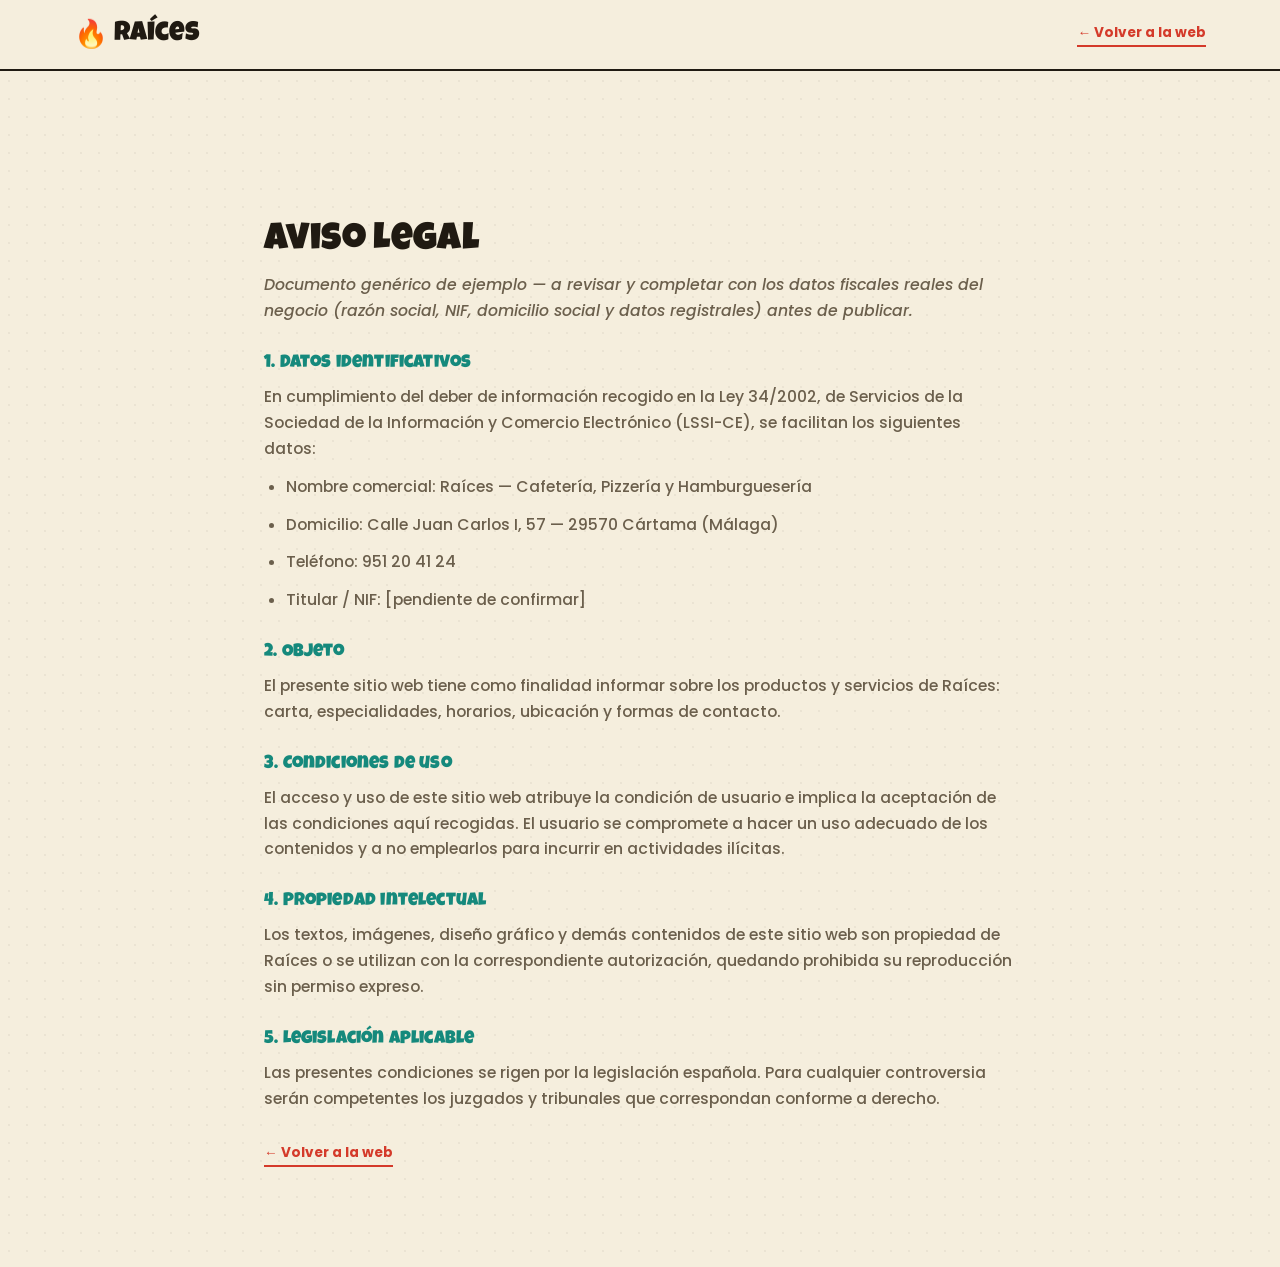
==== commit 83e1671f: "Fotos reales, datos de contacto reales y estilo folleto claro - Sustituye 7 placeholders por fotos r" ====
--- a/legal/aviso-legal.html
+++ b/legal/aviso-legal.html
@@ -9,15 +9,14 @@
 <link rel="stylesheet" href="../css/style.css">
 <style>
   .legal-main { max-width: 800px; margin: 0 auto; padding: 150px 24px 100px; }
-  .legal-main h1 { font-size: 2.4rem; margin-bottom: 10px; font-family: var(--font-display); text-transform: uppercase; }
-  .legal-main h2 { font-family: var(--font-sans); font-weight: 800; text-transform: uppercase; font-size: 1.05rem; margin: 30px 0 10px; color: var(--red); }
-  .legal-main p, .legal-main li { color: var(--ink-soft); margin-bottom: 12px; font-size: 0.98rem; line-height: 1.65; }
+  .legal-main h1 { font-size: 2.4rem; margin-bottom: 10px; font-family: var(--font-display); }
+  .legal-main h2 { font-family: var(--font-display); font-size: 1.15rem; margin: 30px 0 10px; color: var(--teal); }
+  .legal-main p, .legal-main li { color: var(--ink-soft); font-weight: 500; margin-bottom: 12px; font-size: 0.98rem; line-height: 1.65; }
   .legal-main ul { padding-left: 22px; list-style: disc; }
-  .legal-header { padding: 18px 0; background: var(--black); border-bottom: 4px solid var(--yellow); }
+  .legal-header { padding: 18px 0; background: var(--paper); border-bottom: var(--border); }
   .legal-header .container { display: flex; align-items: center; justify-content: space-between; }
-  .legal-header .logo { color: var(--white); }
-  .legal-back { font-weight: 700; color: var(--black); border-bottom: 2px solid var(--red); padding-bottom: 2px; text-transform: uppercase; font-size: 0.85rem; }
-  .legal-header .legal-back { color: var(--yellow); border-bottom-color: var(--yellow); }
+  .legal-header .logo { color: var(--ink); }
+  .legal-back { font-weight: 700; color: var(--red); border-bottom: 2px solid var(--red); padding-bottom: 2px; font-size: 0.85rem; }
 </style>
 </head>
 <body>
@@ -37,8 +36,8 @@
   <p>En cumplimiento del deber de información recogido en la Ley 34/2002, de Servicios de la Sociedad de la Información y Comercio Electrónico (LSSI-CE), se facilitan los siguientes datos:</p>
   <ul>
     <li>Nombre comercial: Raíces — Cafetería, Pizzería y Hamburguesería</li>
-    <li>Domicilio: [DIRECCIÓN PENDIENTE] — 29570 Cártama (Málaga)</li>
-    <li>Teléfono: [PENDIENTE DE CONFIRMAR]</li>
+    <li>Domicilio: Calle Juan Carlos I, 57 — 29570 Cártama (Málaga)</li>
+    <li>Teléfono: 951 20 41 24</li>
     <li>Titular / NIF: [pendiente de confirmar]</li>
   </ul>
 
--- a/css/style.css
+++ b/css/style.css
@@ -1,47 +1,45 @@
 /* ==========================================================================
-   Raíces — Street Food Cafetería · Pizzería · Hamburguesería — Cártama
-   ========================================================================== */
-
-@import url('https://fonts.googleapis.com/css2?family=Anton&family=Permanent+Marker&family=Work+Sans:wght@400;500;600;700;800;900&display=swap');
+   Raíces — Folleto street food (cafetería · pizzería · hamburguesería) — Cártama
+   ========================================================================== */
+
+@import url('https://fonts.googleapis.com/css2?family=Luckiest+Guy&family=Poppins:wght@400;500;600;700;800&display=swap');
 
 :root {
-  --black: #111111;
-  --black-2: #1B1815;
-  --asphalt: #232020;
-  --paper: #F7F0DC;
-  --paper-2: #EFE4C4;
-  --paper-3: #FFFBF2;
-  --yellow: #FFDD00;
-  --yellow-dark: #E0BE00;
-  --red: #FF3B2F;
-  --red-dark: #D42A20;
-  --pink: #FF3D81;
-  --lime: #C8FF3D;
+  --paper: #F5EEDD;
+  --paper-alt: #ECDFBF;
+  --card: #FFFBF1;
+  --ink: #201A12;
+  --ink-soft: #6B5F4C;
+  --red: #D43A2A;
+  --yellow: #EEAE2E;
+  --yellow-soft: #F2D68A;
+  --teal: #15897C;
+  --pink: #E0527A;
   --white: #FFFFFF;
-  --ink: #191512;
-  --ink-soft: #55504A;
-
-  --font-display: 'Anton', 'Arial Narrow', sans-serif;
-  --font-marker: 'Permanent Marker', cursive;
-  --font-sans: 'Work Sans', -apple-system, BlinkMacSystemFont, 'Segoe UI', sans-serif;
-
-  --radius-sm: 6px;
-  --radius-md: 10px;
-  --radius-lg: 18px;
-  --pop: 6px 6px 0 var(--black);
-  --pop-sm: 4px 4px 0 var(--black);
-  --pop-yellow: 6px 6px 0 var(--yellow);
+
+  --font-display: 'Luckiest Guy', cursive;
+  --font-sans: 'Poppins', -apple-system, BlinkMacSystemFont, 'Segoe UI', sans-serif;
+
+  --header-h: 78px;
+  --border: 2px solid var(--ink);
+  --shadow: 5px 5px 0 var(--ink);
+  --shadow-sm: 3px 3px 0 var(--ink);
+  --radius-sm: 12px;
+  --radius-md: 16px;
+  --radius-lg: 20px;
   --container: 1180px;
 }
 
 * { margin: 0; padding: 0; box-sizing: border-box; }
 
-html { scroll-behavior: smooth; }
+html { scroll-behavior: smooth; scroll-padding-top: var(--header-h); }
 
 body {
   font-family: var(--font-sans);
   color: var(--ink);
   background: var(--paper);
+  background-image: radial-gradient(rgba(32,26,18,0.05) 1.2px, transparent 1.2px);
+  background-size: 18px 18px;
   overflow-x: hidden;
   -webkit-font-smoothing: antialiased;
 }
@@ -63,30 +61,29 @@
 
 section { position: relative; }
 
-.section-pad { padding: 110px 0; }
+.section-pad { padding: 100px 0; }
 
 @media (max-width: 768px) {
-  .section-pad { padding: 72px 0; }
+  .section-pad { padding: 60px 0; }
 }
 
 /* Headings */
 h1, h2, h3, h4 {
   font-family: var(--font-display);
   font-weight: 400;
-  line-height: 1.05;
-  text-transform: uppercase;
+  line-height: 1.08;
   letter-spacing: 0.01em;
-  color: var(--black);
+  color: var(--ink);
 }
 
 .eyebrow {
   display: inline-flex;
   align-items: center;
-  gap: 10px;
+  gap: 8px;
   font-family: var(--font-sans);
   font-weight: 800;
   font-size: 0.8rem;
-  letter-spacing: 0.16em;
+  letter-spacing: 0.1em;
   text-transform: uppercase;
   color: var(--red);
   margin-bottom: 14px;
@@ -94,40 +91,42 @@
 
 .eyebrow::before {
   content: '';
-  width: 28px;
-  height: 4px;
-  background: var(--yellow);
-  border: 2px solid var(--black);
+  width: 24px;
+  height: 3px;
+  background: var(--red);
 }
 
 .section-title {
-  font-size: clamp(2.2rem, 4.6vw, 3.4rem);
+  font-size: clamp(2.1rem, 4.4vw, 3.2rem);
   margin-bottom: 16px;
 }
 
-.section-title em {
-  font-style: normal;
-  color: var(--red);
-  -webkit-text-stroke: 1.5px var(--black);
-}
+.section-title em { font-style: normal; color: var(--red); }
+#carta .section-title em { color: var(--teal); }
+#especialidades .section-title em { color: var(--pink); }
+#sobre-nosotros .section-title em { color: var(--red); }
+#galeria .section-title em { color: var(--teal); }
+#resenas .section-title em { color: var(--pink); }
+#ubicacion .section-title em { color: var(--teal); }
 
 .section-sub {
-  max-width: 620px;
+  max-width: 600px;
   color: var(--ink-soft);
   font-size: 1.05rem;
-  line-height: 1.65;
+  font-weight: 500;
+  line-height: 1.6;
 }
 
 .section-head {
   text-align: center;
   max-width: 700px;
-  margin: 0 auto 56px;
+  margin: 0 auto 52px;
 }
 
 .section-head .section-sub { margin: 0 auto; }
 
 /* ==========================================================================
-   Buttons — sticker / neo-brutalist pop style
+   Buttons — pill, bordered, hard offset shadow
    ========================================================================== */
 
 .btn {
@@ -136,57 +135,36 @@
   justify-content: center;
   gap: 10px;
   padding: 15px 28px;
-  border-radius: var(--radius-sm);
-  font-weight: 800;
-  font-size: 0.98rem;
-  text-transform: uppercase;
-  letter-spacing: 0.02em;
-  border: 3px solid var(--black);
-  transition: transform 0.18s ease, box-shadow 0.18s ease, background 0.18s ease, color 0.18s ease;
+  border-radius: 999px;
+  font-weight: 700;
+  font-size: 0.95rem;
+  border: var(--border);
+  box-shadow: var(--shadow-sm);
+  transition: transform 0.15s ease, box-shadow 0.15s ease, background 0.15s ease, color 0.15s ease;
   white-space: nowrap;
-}
-
-.btn-primary {
-  background: var(--yellow);
-  color: var(--black);
-  box-shadow: var(--pop);
-}
-
-.btn-primary:hover {
-  background: var(--red);
-  color: var(--white);
-  transform: translate(-2px, -2px);
-  box-shadow: 8px 8px 0 var(--black);
-}
-
-.btn-outline {
-  background: transparent;
-  color: var(--white);
-  border: 3px solid var(--white);
-  box-shadow: 6px 6px 0 rgba(0,0,0,0.55);
-}
-
-.btn-outline:hover {
-  background: var(--white);
-  color: var(--black);
-  transform: translate(-2px, -2px);
-  box-shadow: 8px 8px 0 rgba(0,0,0,0.55);
-}
-
-.btn-dark {
-  background: var(--black);
-  color: var(--yellow);
-  box-shadow: var(--pop-yellow);
-}
-
-.btn-dark:hover {
-  background: var(--red-dark);
-  color: var(--white);
-  transform: translate(-2px, -2px);
-  box-shadow: 8px 8px 0 var(--yellow);
-}
+  color: var(--ink);
+}
+
+.btn:hover { transform: translateY(-3px); box-shadow: var(--shadow); }
+.btn:active { transform: translateY(0); box-shadow: var(--shadow-sm); }
+
+.btn-primary { background: var(--red); color: var(--white); border-color: var(--red); }
+.btn-outline { background: var(--white); color: var(--ink); }
+.btn-dark { background: var(--ink); color: var(--yellow-soft); border-color: var(--ink); }
 
 .btn-sm { padding: 10px 20px; font-size: 0.82rem; }
+.btn-block { width: 100%; }
+
+/* ==========================================================================
+   Zigzag divider (torn-flyer edge)
+   ========================================================================== */
+
+.zigzag {
+  height: 16px;
+  width: 100%;
+  background: var(--zig, var(--paper));
+  clip-path: polygon(0% 0%,100% 0%,100% 100%,97.5% 0%,95% 100%,92.5% 0%,90% 100%,87.5% 0%,85% 100%,82.5% 0%,80% 100%,77.5% 0%,75% 100%,72.5% 0%,70% 100%,67.5% 0%,65% 100%,62.5% 0%,60% 100%,57.5% 0%,55% 100%,52.5% 0%,50% 100%,47.5% 0%,45% 100%,42.5% 0%,40% 100%,37.5% 0%,35% 100%,32.5% 0%,30% 100%,27.5% 0%,25% 100%,22.5% 0%,20% 100%,17.5% 0%,15% 100%,12.5% 0%,10% 100%,7.5% 0%,5% 100%,2.5% 0%,0% 100%);
+}
 
 /* ==========================================================================
    Header / Nav
@@ -194,63 +172,47 @@
 
 .site-header {
   position: fixed;
-  top: 0;
-  left: 0;
-  width: 100%;
+  top: 0; left: 0; right: 0;
+  height: var(--header-h);
   z-index: 1000;
-  padding: 18px 0;
-  background: var(--black);
-  border-bottom: 4px solid var(--yellow);
-  transition: padding 0.3s ease;
+  background: var(--paper);
+  border-bottom: var(--border);
 }
 
 .site-header .container {
+  height: 100%;
   display: flex;
   align-items: center;
   justify-content: space-between;
 }
-
-.site-header.scrolled { padding: 10px 0; }
 
 .logo {
   font-family: var(--font-display);
-  font-size: 1.9rem;
-  text-transform: uppercase;
-  color: var(--white);
+  font-size: 1.7rem;
+  color: var(--ink);
   display: flex;
   align-items: center;
-  gap: 8px;
-}
-
-.logo .flame { font-size: 1.3rem; }
+  gap: 6px;
+}
+
+.logo .flame { color: var(--yellow); }
 
 .nav-links {
   display: flex;
   align-items: center;
-  gap: 30px;
+  gap: 4px;
 }
 
 .nav-links a {
   font-weight: 700;
-  font-size: 0.88rem;
-  text-transform: uppercase;
-  letter-spacing: 0.03em;
-  color: var(--white);
-  position: relative;
-}
-
-.nav-links a::after {
-  content: '';
-  position: absolute;
-  left: 0;
-  bottom: -6px;
-  width: 0;
-  height: 3px;
-  background: var(--yellow);
-  transition: width 0.22s ease;
-}
-
-.nav-links a:hover::after { width: 100%; }
+  font-size: 0.85rem;
+  color: var(--ink);
+  padding: 9px 14px;
+  border-radius: 999px;
+  transition: background 0.2s ease;
+}
+
+.nav-links a:hover { background: var(--paper-alt); }
 
 .nav-cta { display: flex; align-items: center; gap: 14px; }
 
@@ -265,162 +227,115 @@
 .nav-toggle span {
   height: 3px;
   width: 100%;
-  background: var(--white);
+  background: var(--ink);
+  border-radius: 2px;
   transition: all 0.3s ease;
 }
 
-.nav-open .nav-toggle span:nth-child(1) { transform: translateY(8px) rotate(45deg); background: var(--yellow); }
+.nav-open .nav-toggle span:nth-child(1) { transform: translateY(8px) rotate(45deg); }
 .nav-open .nav-toggle span:nth-child(2) { opacity: 0; }
-.nav-open .nav-toggle span:nth-child(3) { transform: translateY(-8px) rotate(-45deg); background: var(--yellow); }
+.nav-open .nav-toggle span:nth-child(3) { transform: translateY(-8px) rotate(-45deg); }
 
 @media (max-width: 940px) {
   .nav-toggle { display: flex; }
 
   .nav-links {
     position: fixed;
-    inset: 0;
-    background: var(--black);
+    top: var(--header-h);
+    left: 0; right: 0; bottom: 0;
+    background: var(--paper);
     flex-direction: column;
-    justify-content: center;
-    gap: 30px;
+    justify-content: flex-start;
+    align-items: stretch;
+    gap: 0;
+    padding: 30px 24px;
     transform: translateX(100%);
-    transition: transform 0.4s ease;
-    background-image: repeating-linear-gradient(135deg, rgba(255,221,0,0.05) 0 12px, transparent 12px 24px);
+    transition: transform 0.35s ease;
+    overflow-y: auto;
   }
 
   .nav-open .nav-links { transform: translateX(0); }
 
-  .nav-links a { color: var(--white); font-size: 1.7rem; font-family: var(--font-display); letter-spacing: 0.02em; }
-  .nav-links a:hover { color: var(--yellow); }
+  .nav-links a {
+    font-size: 1.5rem;
+    font-family: var(--font-display);
+    padding: 16px 4px;
+    border-bottom: 2px dashed var(--ink-soft);
+    border-radius: 0;
+  }
+  .nav-links a:hover { background: none; color: var(--red); }
 
   .nav-cta.desktop-only { display: none; }
 }
 
 /* ==========================================================================
-   Hero
+   Hero — split, foto girada tipo polaroid
    ========================================================================== */
 
 .hero {
   position: relative;
-  min-height: 100svh;
-  display: flex;
-  align-items: center;
+  padding: calc(var(--header-h) + 50px) 0 70px;
+  background: var(--yellow-soft);
+  border-bottom: var(--border);
   overflow: hidden;
-  background: var(--black);
+}
+
+.hero .container.hero-content {
+  display: grid;
+  grid-template-columns: 1.05fr 0.95fr;
+  gap: 46px;
+  align-items: center;
 }
 
 .hero-media {
-  position: absolute;
-  inset: 0;
-  z-index: 0;
-}
-
-.hero-media img {
-  width: 100%;
-  height: 100%;
-  object-fit: cover;
-  filter: saturate(1.15) contrast(1.05);
-}
-
-.hero-media::before {
-  content: '';
-  position: absolute;
-  inset: 0;
-  z-index: 1;
-  background-image: radial-gradient(rgba(255,255,255,0.14) 1.4px, transparent 1.4px);
-  background-size: 14px 14px;
-  mix-blend-mode: overlay;
-  opacity: 0.5;
-}
-
-.hero-media::after {
-  content: '';
-  position: absolute;
-  inset: 0;
-  z-index: 1;
-  background: linear-gradient(180deg, rgba(17,17,17,0.65) 0%, rgba(17,17,17,0.35) 35%, rgba(17,17,17,0.94) 100%),
-              linear-gradient(100deg, rgba(255,59,47,0.28) 0%, transparent 45%);
-}
-
-.hero-content {
   position: relative;
-  z-index: 2;
-  padding-top: 130px;
-  padding-bottom: 80px;
-  max-width: 800px;
-}
+  border: var(--border);
+  border-radius: var(--radius-md);
+  overflow: hidden;
+  box-shadow: var(--shadow);
+  aspect-ratio: 4/5;
+  transform: rotate(2deg);
+}
+
+.hero-media img { width: 100%; height: 100%; object-fit: cover; }
+
+.hero-text { position: relative; z-index: 1; }
 
 .hero-badge {
   display: inline-flex;
   align-items: center;
   gap: 8px;
-  background: var(--yellow);
-  border: 3px solid var(--black);
-  color: var(--black);
-  padding: 9px 18px;
-  border-radius: 100px;
+  background: var(--card);
+  border: var(--border);
+  padding: 8px 16px;
+  border-radius: 999px;
+  font-weight: 700;
   font-size: 0.85rem;
-  font-weight: 800;
-  text-transform: uppercase;
-  margin-bottom: 26px;
-  transform: rotate(-4deg);
-  box-shadow: var(--pop-sm);
+  margin-bottom: 22px;
+  box-shadow: var(--shadow-sm);
 }
 
 .hero h1 {
-  font-size: clamp(2.8rem, 7vw, 5.2rem);
-  color: var(--white);
-  margin-bottom: 22px;
-  text-shadow: 3px 3px 0 rgba(0,0,0,0.4);
-}
-
-.hero h1 em {
-  font-style: normal;
-  color: var(--black);
-  background: var(--yellow);
-  padding: 0 10px;
-  display: inline-block;
-  transform: rotate(-2deg);
-  box-shadow: var(--pop-sm);
-  margin: 4px 0;
-}
+  font-size: clamp(2.6rem, 6vw, 4.4rem);
+  color: var(--ink);
+  margin-bottom: 20px;
+}
+
+.hero h1 em { font-style: normal; color: var(--pink); }
 
 .hero p {
   font-family: var(--font-sans);
-  font-weight: 500;
-  font-size: 1.2rem;
-  color: rgba(255,255,255,0.92);
-  max-width: 540px;
-  margin-bottom: 38px;
-  line-height: 1.6;
-}
-
-.hero-actions { display: flex; gap: 18px; flex-wrap: wrap; }
-
-.scroll-cue {
-  position: absolute;
-  bottom: 28px;
-  left: 50%;
-  transform: translateX(-50%);
-  z-index: 2;
-  color: var(--yellow);
-  display: flex;
-  flex-direction: column;
-  align-items: center;
-  gap: 8px;
-  font-size: 0.75rem;
-  font-weight: 700;
-  letter-spacing: 0.14em;
-  text-transform: uppercase;
-  animation: bob 2.4s ease-in-out infinite;
-}
-
-.scroll-cue .line { width: 2px; height: 34px; background: var(--yellow); }
-
-@keyframes bob {
-  0%, 100% { transform: translate(-50%, 0); }
-  50% { transform: translate(-50%, 10px); }
-}
+  font-weight: 600;
+  font-size: 1.1rem;
+  color: var(--ink);
+  max-width: 480px;
+  margin-bottom: 32px;
+  line-height: 1.55;
+}
+
+.hero-actions { display: flex; gap: 16px; flex-wrap: wrap; }
+
+.scroll-cue { display: none; }
 
 /* ==========================================================================
    Marquee ticker strip
@@ -430,11 +345,9 @@
   position: relative;
   z-index: 3;
   overflow: hidden;
-  background: var(--yellow);
-  background-image: repeating-linear-gradient(-45deg, var(--black) 0 26px, var(--yellow) 26px 52px);
-  border-top: 4px solid var(--black);
-  border-bottom: 4px solid var(--black);
-  padding: 14px 0;
+  background: var(--red);
+  border-bottom: var(--border);
+  padding: 12px 0;
 }
 
 .marquee-track {
@@ -448,13 +361,9 @@
   align-items: center;
   gap: 14px;
   font-family: var(--font-display);
-  font-size: 1.5rem;
-  text-transform: uppercase;
-  letter-spacing: 0.02em;
-  color: var(--black);
-  background: var(--yellow);
-  padding: 4px 20px;
-  border-left: 3px solid var(--black);
+  font-size: 1.3rem;
+  color: var(--white);
+  padding: 4px 24px;
   white-space: nowrap;
 }
 
@@ -464,51 +373,18 @@
 }
 
 @media (max-width: 640px) {
-  .marquee-track span { font-size: 1.1rem; padding: 4px 14px; }
-}
-
-/* ==========================================================================
-   Zigzag dividers (torn-paper street style)
-   ========================================================================== */
-
-.zig-divider {
-  position: relative;
-  z-index: 3;
-  height: 26px;
-  width: 100%;
-  background-color: var(--zig-from, var(--paper));
-  background-image:
-    linear-gradient(-45deg, var(--zig-to, var(--black)) 50%, transparent 50%),
-    linear-gradient(45deg, var(--zig-to, var(--black)) 50%, transparent 50%);
-  background-position: bottom;
-  background-size: 26px 26px;
-  background-repeat: repeat-x;
-}
-
-@media (max-width: 640px) {
-  .zig-divider { height: 18px; background-size: 18px 18px; }
+  .marquee-track span { font-size: 1rem; padding: 4px 16px; }
 }
 
 /* ==========================================================================
    Reveal animations
    ========================================================================== */
 
-.reveal {
-  opacity: 0;
-  transform: translateY(36px);
-  transition: opacity 0.7s ease, transform 0.7s ease;
-}
-
+.reveal { opacity: 0; transform: translateY(30px); transition: opacity 0.6s ease, transform 0.6s ease; }
 .reveal.is-visible { opacity: 1; transform: translateY(0); }
 
 .reveal-stagger.is-visible > * { opacity: 1; transform: translateY(0); }
-
-.reveal-stagger > * {
-  opacity: 0;
-  transform: translateY(30px);
-  transition: opacity 0.6s ease, transform 0.6s ease;
-}
-
+.reveal-stagger > * { opacity: 0; transform: translateY(24px); transition: opacity 0.55s ease, transform 0.55s ease; }
 .reveal-stagger > *:nth-child(1) { transition-delay: 0.05s; }
 .reveal-stagger > *:nth-child(2) { transition-delay: 0.15s; }
 .reveal-stagger > *:nth-child(3) { transition-delay: 0.25s; }
@@ -522,163 +398,105 @@
 
 .menu-section { background: var(--paper); }
 
-.menu-grid {
-  display: grid;
-  grid-template-columns: repeat(3, 1fr);
-  gap: 30px;
-}
+.menu-grid { display: grid; grid-template-columns: repeat(3, 1fr); gap: 28px; }
 
 .menu-card {
-  background: var(--paper-3);
-  border: 3px solid var(--black);
+  background: var(--card);
+  border: var(--border);
   border-radius: var(--radius-md);
   overflow: hidden;
-  box-shadow: var(--pop);
-  transition: transform 0.25s ease, box-shadow 0.25s ease;
-}
-
-.menu-card:nth-child(even) { transform: rotate(0.6deg); }
-.menu-card:nth-child(odd) { transform: rotate(-0.6deg); }
-
-.menu-card:hover {
-  transform: translate(-4px, -4px) rotate(0deg);
-  box-shadow: 10px 10px 0 var(--black);
-}
-
-.menu-card-img { position: relative; height: 210px; overflow: hidden; border-bottom: 3px solid var(--black); }
-
-.menu-card-img img {
-  width: 100%;
-  height: 100%;
-  object-fit: cover;
-  transition: transform 0.5s ease;
-}
-
-.menu-card:hover .menu-card-img img { transform: scale(1.08); }
+  box-shadow: var(--shadow-sm);
+  transition: transform 0.2s ease, box-shadow 0.2s ease;
+}
+
+.menu-card:nth-child(odd) { transform: rotate(-1deg); }
+.menu-card:nth-child(even) { transform: rotate(1deg); }
+
+.menu-card:hover { transform: rotate(0deg) translateY(-4px); box-shadow: var(--shadow); }
+
+.menu-card-img { position: relative; height: 200px; overflow: hidden; border-bottom: var(--border); }
+.menu-card-img img { width: 100%; height: 100%; object-fit: cover; }
 
 .menu-card-tag {
   position: absolute;
-  top: 12px;
-  left: 12px;
+  top: 12px; left: 12px;
   background: var(--yellow);
-  color: var(--black);
+  color: var(--ink);
   font-size: 0.7rem;
   font-weight: 800;
+  text-transform: uppercase;
   letter-spacing: 0.04em;
-  text-transform: uppercase;
   padding: 6px 12px;
-  border: 2px solid var(--black);
-  border-radius: 100px;
-  transform: rotate(-3deg);
-}
-
-.menu-card-body { padding: 22px 24px 26px; }
-
-.menu-card-body h3 {
-  font-size: 1.5rem;
-  margin-bottom: 10px;
-}
-
-.menu-card-body p {
-  color: var(--ink-soft);
-  font-size: 0.92rem;
-  line-height: 1.55;
-  margin-bottom: 14px;
-}
+  border: 1.5px solid var(--ink);
+  border-radius: 999px;
+}
+
+.menu-card-body { padding: 20px 22px 24px; }
+.menu-card-body h3 { font-size: 1.35rem; margin-bottom: 8px; }
+.menu-card-body p { color: var(--ink-soft); font-size: 0.92rem; font-weight: 500; line-height: 1.5; margin-bottom: 14px; }
 
 .menu-card-price {
   display: inline-block;
-  font-family: var(--font-marker);
-  font-weight: 400;
+  font-family: var(--font-display);
   color: var(--red);
-  font-size: 1.05rem;
-  transform: rotate(-1deg);
-}
-
-.menu-cta { text-align: center; margin-top: 56px; }
-
-.menu-cta p { color: var(--ink-soft); margin-top: 16px; font-size: 0.9rem; }
+  font-size: 1rem;
+}
+
+.menu-cta { text-align: center; margin-top: 52px; }
+.menu-cta p { color: var(--ink-soft); margin-top: 14px; font-size: 0.9rem; font-weight: 500; }
 
 /* ==========================================================================
    Especialidades
    ========================================================================== */
 
-.specialties-section {
-  background: var(--black);
-  background-image: radial-gradient(rgba(255,255,255,0.04) 1.4px, transparent 1.4px);
-  background-size: 16px 16px;
-  color: var(--white);
-}
-
-.specialties-section .eyebrow { color: var(--yellow); }
-.specialties-section .eyebrow::before { background: var(--red); }
-.specialties-section .section-title { color: var(--white); }
-.specialties-section .section-sub { color: rgba(255,255,255,0.7); }
-
-.specialties-grid {
-  display: grid;
-  grid-template-columns: repeat(4, 1fr);
-  gap: 24px;
-}
+.specialties-section { background: var(--paper-alt); }
+
+.specialties-grid { display: grid; grid-template-columns: repeat(4, 1fr); gap: 24px; }
 
 .specialty-card {
   position: relative;
-  border: 3px solid var(--yellow);
+  border: var(--border);
   border-radius: var(--radius-md);
   overflow: hidden;
   aspect-ratio: 3/4;
-  box-shadow: 6px 6px 0 var(--red);
-  transition: transform 0.3s ease, box-shadow 0.3s ease;
-}
-
-.specialty-card:hover {
-  transform: translate(-4px, -4px);
-  box-shadow: 10px 10px 0 var(--red);
-}
-
-.specialty-card img {
-  width: 100%;
-  height: 100%;
-  object-fit: cover;
-  transition: transform 0.6s ease;
-}
-
-.specialty-card:hover img { transform: scale(1.1) rotate(1deg); }
+  box-shadow: var(--shadow-sm);
+  transition: transform 0.2s ease, box-shadow 0.2s ease;
+}
+
+.specialty-card:nth-child(odd) { transform: rotate(-1.5deg); }
+.specialty-card:nth-child(even) { transform: rotate(1.5deg); }
+.specialty-card:hover { transform: rotate(0deg) translateY(-4px); box-shadow: var(--shadow); }
+
+.specialty-card img { width: 100%; height: 100%; object-fit: cover; }
 
 .specialty-card::after {
   content: '';
   position: absolute;
   inset: 0;
-  background: linear-gradient(180deg, rgba(17,17,17,0) 35%, rgba(17,17,17,0.95) 100%);
+  background: linear-gradient(180deg, rgba(32,26,18,0) 40%, rgba(32,26,18,0.88) 100%);
 }
 
 .specialty-badge {
   position: absolute;
-  top: 14px;
-  right: 14px;
+  top: 14px; right: 14px;
   z-index: 2;
-  background: var(--red);
+  background: var(--pink);
   color: var(--white);
   font-size: 0.66rem;
   font-weight: 800;
   text-transform: uppercase;
-  letter-spacing: 0.05em;
+  letter-spacing: 0.04em;
   padding: 7px 12px;
-  border: 2px solid var(--black);
-  border-radius: 100px;
-  transform: rotate(5deg);
-  box-shadow: 0 4px 0 rgba(0,0,0,0.4);
+  border: 1.5px solid var(--ink);
+  border-radius: 999px;
 }
 
 .specialty-name {
   position: absolute;
-  left: 16px;
-  right: 16px;
-  bottom: 16px;
+  left: 16px; right: 16px; bottom: 16px;
   z-index: 2;
   font-family: var(--font-display);
-  font-size: 1.3rem;
-  text-transform: uppercase;
+  font-size: 1.2rem;
   color: var(--white);
 }
 
@@ -686,256 +504,143 @@
    Sobre Raíces
    ========================================================================== */
 
-.about-section {
-  display: grid;
-  grid-template-columns: 1fr 1fr;
-  gap: 64px;
-  align-items: center;
-}
+.about-section { display: grid; grid-template-columns: 1fr 1fr; gap: 60px; align-items: center; }
 
 .about-media { position: relative; }
 
 .about-media img {
-  border: 4px solid var(--black);
+  border: var(--border);
   border-radius: var(--radius-lg);
-  box-shadow: var(--pop);
-}
-
-.about-media::before,
-.about-media::after {
-  content: '';
-  position: absolute;
-  width: 70px;
-  height: 26px;
-  background: rgba(255, 221, 0, 0.85);
-  border: 1px solid rgba(0,0,0,0.15);
-  box-shadow: 0 3px 6px rgba(0,0,0,0.2);
-}
-
-.about-media::before { top: -12px; left: 40px; transform: rotate(-6deg); }
-.about-media::after { top: -12px; right: 40px; transform: rotate(5deg); }
+  box-shadow: var(--shadow);
+  aspect-ratio: 4/5;
+  object-fit: cover;
+  width: 100%;
+}
 
 .about-media .stamp-accent {
   position: absolute;
-  bottom: -28px;
-  left: -28px;
-  background: var(--red);
+  bottom: -22px; left: -22px;
+  background: var(--teal);
   color: var(--white);
-  width: 118px;
-  height: 118px;
+  width: 108px; height: 108px;
   border-radius: 50%;
-  border: 3px dashed var(--white);
-  outline: 3px solid var(--black);
+  border: var(--border);
   display: flex;
   align-items: center;
   justify-content: center;
   flex-direction: column;
   font-family: var(--font-display);
   text-align: center;
-  font-size: 0.78rem;
-  text-transform: uppercase;
+  font-size: 0.75rem;
   line-height: 1.2;
-  box-shadow: var(--pop);
-  transform: rotate(-10deg);
-}
-
-.about-media .stamp-accent strong { font-size: 1.5rem; display: block; }
-
-.about-text p {
-  color: var(--ink-soft);
-  font-size: 1.05rem;
-  line-height: 1.75;
-  margin-bottom: 20px;
-}
-
-.about-stats {
-  display: flex;
-  gap: 30px;
-  margin-top: 34px;
-  flex-wrap: wrap;
-}
+  box-shadow: var(--shadow-sm);
+  transform: rotate(-8deg);
+}
+
+.about-media .stamp-accent strong { font-size: 1.4rem; display: block; }
+
+.about-text p { color: var(--ink-soft); font-size: 1.05rem; font-weight: 500; line-height: 1.7; margin-bottom: 18px; }
+
+.about-stats { display: flex; gap: 16px; margin-top: 30px; flex-wrap: wrap; }
 
 .about-stats div {
-  border: 2px solid var(--black);
-  background: var(--paper-3);
+  background: var(--card);
+  border: var(--border);
   padding: 12px 18px;
-  box-shadow: var(--pop-sm);
-  transform: rotate(-1deg);
-}
-
-.about-stats div:nth-child(even) { transform: rotate(1deg); }
-
-.about-stats div strong {
-  display: block;
-  font-family: var(--font-display);
-  font-size: 1.7rem;
-  color: var(--red);
-  text-transform: uppercase;
-}
-
-.about-stats div span {
-  font-size: 0.78rem;
-  color: var(--ink-soft);
-  font-weight: 600;
-  text-transform: uppercase;
-  letter-spacing: 0.03em;
-}
+  border-radius: var(--radius-sm);
+  box-shadow: var(--shadow-sm);
+}
+
+.about-stats div strong { display: block; font-family: var(--font-display); font-size: 1.5rem; color: var(--red); }
+.about-stats div span { font-size: 0.76rem; color: var(--ink-soft); font-weight: 700; text-transform: uppercase; letter-spacing: 0.02em; }
 
 @media (max-width: 860px) {
-  .about-section { grid-template-columns: 1fr; gap: 70px; }
-  .about-media { order: -1; margin-top: 20px; }
+  .about-section { grid-template-columns: 1fr; gap: 60px; }
+  .about-media { order: -1; margin-top: 16px; }
 }
 
 /* ==========================================================================
    Galería / Instagram
    ========================================================================== */
 
-.gallery-section {
-  background: var(--black);
-  color: var(--white);
-}
-
-.gallery-head {
-  display: flex;
-  align-items: flex-end;
-  justify-content: space-between;
-  flex-wrap: wrap;
-  gap: 20px;
-  margin-bottom: 44px;
-}
-
-.gallery-section .eyebrow { color: var(--yellow); }
-.gallery-section .eyebrow::before { background: var(--red); }
-.gallery-section .section-title { color: var(--white); margin-bottom: 8px; }
-
-.ig-link {
-  display: inline-flex;
-  align-items: center;
-  gap: 8px;
-  font-weight: 700;
-  color: var(--yellow);
-  border-bottom: 2px solid var(--yellow);
-  padding-bottom: 3px;
-}
-
-.gallery-grid {
-  display: grid;
-  grid-template-columns: repeat(4, 1fr);
-  gap: 12px;
-}
+.gallery-section { background: var(--paper); }
+
+.gallery-head { display: flex; align-items: flex-end; justify-content: space-between; flex-wrap: wrap; gap: 20px; margin-bottom: 40px; }
+.gallery-head .section-title { margin-bottom: 8px; }
+
+.ig-link { display: inline-flex; align-items: center; gap: 8px; font-weight: 700; color: var(--ink); border-bottom: 2px solid var(--teal); padding-bottom: 3px; }
+
+.gallery-grid { display: grid; grid-template-columns: repeat(4, 1fr); grid-auto-rows: 170px; gap: 18px; }
 
 .gallery-item {
   position: relative;
-  aspect-ratio: 1/1;
-  border: 3px solid var(--yellow);
+  border: var(--border);
+  border-radius: var(--radius-sm);
   overflow: hidden;
-}
-
-.gallery-item img {
-  width: 100%;
+  box-shadow: var(--shadow-sm);
+  transition: transform 0.2s ease;
+}
+
+.gallery-item:nth-child(3n+1) { transform: rotate(-1.5deg); }
+.gallery-item:nth-child(3n+2) { transform: rotate(1.5deg); }
+.gallery-item:hover { transform: rotate(0deg) translateY(-4px); }
+
+.gallery-item img { width: 100%; height: 100%; object-fit: cover; }
+
+/* ==========================================================================
+   Reseñas — carrusel deslizable
+   ========================================================================== */
+
+.reviews-section { background: var(--paper-alt); }
+
+.reviews-track-wrap { position: relative; }
+
+.reviews-track {
+  display: flex;
+  gap: 20px;
+  overflow-x: auto;
+  scroll-snap-type: x mandatory;
+  padding: 6px 6px 10px;
+  scrollbar-width: none;
+}
+
+.reviews-track::-webkit-scrollbar { display: none; }
+
+.review-slide { flex: 0 0 clamp(260px, 34vw, 380px); scroll-snap-align: start; }
+
+.review-card {
+  background: var(--card);
+  border: var(--border);
+  border-radius: var(--radius-md);
+  padding: 30px 26px;
+  box-shadow: var(--shadow-sm);
   height: 100%;
-  object-fit: cover;
-  transition: transform 0.5s ease;
-}
-
-.gallery-item::after {
-  content: '📷';
-  position: absolute;
-  inset: 0;
-  display: flex;
-  align-items: center;
-  justify-content: center;
-  font-size: 1.6rem;
-  background: rgba(255, 59, 47, 0);
-  opacity: 0;
-  transition: all 0.35s ease;
-  color: #fff;
-}
-
-.gallery-item:hover::after { background: rgba(255, 59, 47, 0.55); opacity: 1; }
-.gallery-item:hover img { transform: scale(1.12); }
-
-/* ==========================================================================
-   Reseñas
-   ========================================================================== */
-
-.reviews-section { background: var(--paper); text-align: center; }
-
-.reviews-track-wrap { max-width: 720px; margin: 0 auto; position: relative; }
-
-.reviews-track { overflow: hidden; }
-
-.reviews-slides {
-  display: flex;
-  transition: transform 0.5s cubic-bezier(.65,0,.35,1);
-}
-
-.review-slide {
-  flex: 0 0 100%;
-  padding: 0 8px;
-}
-
-.review-card {
-  background: var(--paper-3);
-  border: 3px solid var(--black);
-  border-radius: var(--radius-lg);
-  padding: 46px 40px;
-  box-shadow: var(--pop);
-  position: relative;
-}
-
-.review-quote {
-  font-family: var(--font-display);
-  font-size: 5rem;
-  color: var(--yellow);
-  -webkit-text-stroke: 2px var(--black);
-  line-height: 0;
-  position: relative;
-  top: 24px;
-}
-
-.review-stars { color: var(--red); font-size: 1.1rem; margin-bottom: 16px; letter-spacing: 3px; }
-
-.review-card p.review-text {
-  font-family: var(--font-marker);
-  font-weight: 400;
-  font-size: 1.3rem;
-  color: var(--black);
-  line-height: 1.6;
-  margin-bottom: 22px;
-}
-
-.review-author { font-weight: 800; text-transform: uppercase; font-size: 0.92rem; }
-.review-author span { display: block; font-weight: 500; text-transform: none; color: var(--ink-soft); font-size: 0.85rem; margin-top: 2px; }
-
-.reviews-nav {
-  display: flex;
-  justify-content: center;
-  gap: 10px;
-  margin-top: 30px;
-}
+}
+
+.review-quote { display: none; }
+
+.review-stars { color: var(--red); font-size: 1.05rem; margin-bottom: 14px; letter-spacing: 2px; }
+
+.review-card p.review-text { font-size: 0.98rem; font-weight: 500; color: var(--ink); line-height: 1.6; margin-bottom: 16px; }
+
+.review-author { font-weight: 800; font-size: 0.85rem; color: var(--teal); text-transform: uppercase; letter-spacing: 0.02em; }
+.review-author span { display: block; font-weight: 500; text-transform: none; color: var(--ink-soft); font-size: 0.82rem; margin-top: 2px; letter-spacing: 0; }
+
+.reviews-nav { display: flex; justify-content: center; gap: 12px; margin-top: 26px; }
 
 .reviews-nav button {
-  width: 12px;
-  height: 12px;
-  border: 2px solid var(--black);
+  width: 42px; height: 42px;
   border-radius: 50%;
-  background: var(--paper-2);
-  transition: all 0.3s ease;
-}
-
-.reviews-nav button.active { background: var(--red); width: 30px; border-radius: 6px; }
-
-.reviews-google {
-  margin-top: 30px;
-  display: inline-flex;
-  gap: 8px;
-  align-items: center;
-  font-weight: 700;
-  color: var(--black);
-  border-bottom: 2px solid var(--red);
-  padding-bottom: 3px;
-}
+  border: var(--border);
+  background: var(--white);
+  color: var(--ink);
+  font-size: 1.1rem;
+  transition: transform 0.15s ease, background 0.15s ease;
+}
+
+.reviews-nav button:hover { transform: translateY(-2px); background: var(--yellow); }
+
+.reviews-google { margin-top: 26px; display: inline-flex; gap: 8px; align-items: center; font-weight: 700; color: var(--ink); border-bottom: 2px solid var(--red); padding-bottom: 3px; }
 
 /* ==========================================================================
    Pedidos y contacto
@@ -943,27 +648,21 @@
 
 .contact-section {
   background: var(--red);
-  background-image: radial-gradient(rgba(255,255,255,0.08) 1.4px, transparent 1.4px);
-  background-size: 16px 16px;
   color: var(--white);
-  border: 4px solid var(--black);
+  border: var(--border);
   border-radius: var(--radius-lg);
   margin: 0 24px;
   width: auto;
-  padding: 70px 50px;
-  box-shadow: 10px 10px 0 var(--black);
-}
-
-.contact-inner {
-  display: grid;
-  grid-template-columns: 1.1fr 1fr;
-  gap: 50px;
-  align-items: center;
-}
-
-.contact-section .eyebrow { color: var(--black); }
-.contact-section .eyebrow::before { background: var(--black); }
-.contact-section h2 { color: var(--white); -webkit-text-stroke: 1px var(--black); }
+  padding: 64px 50px;
+  box-shadow: var(--shadow);
+}
+
+.contact-inner { display: grid; grid-template-columns: 1.1fr 1fr; gap: 50px; align-items: center; }
+
+.contact-section .eyebrow { color: var(--ink); }
+.contact-section .eyebrow::before { background: var(--ink); }
+.contact-section h2 { color: var(--white); }
+.contact-section h2 em { color: var(--yellow-soft); }
 .contact-section p.section-sub { color: rgba(255,255,255,0.92); }
 
 .contact-phone {
@@ -971,52 +670,49 @@
   align-items: baseline;
   gap: 12px;
   font-family: var(--font-display);
-  font-size: clamp(2.2rem, 4vw, 3rem);
-  color: var(--yellow);
-  margin: 22px 0 30px;
-}
-
-.contact-phone span { font-size: 0.95rem; font-family: var(--font-sans); font-weight: 600; text-transform: uppercase; color: rgba(255,255,255,0.85); }
+  font-size: clamp(2rem, 3.6vw, 2.7rem);
+  color: var(--yellow-soft);
+  margin: 20px 0 28px;
+  cursor: pointer;
+}
+
+.contact-phone span { font-size: 0.9rem; font-family: var(--font-sans); font-weight: 700; text-transform: uppercase; color: rgba(255,255,255,0.85); }
 
 .contact-actions { display: flex; flex-wrap: wrap; gap: 16px; }
 
-.contact-cards {
-  display: grid;
-  gap: 18px;
-}
+.contact-cards { display: grid; gap: 16px; }
 
 .contact-card {
-  background: var(--black);
-  border: 3px solid var(--black);
+  background: var(--card);
+  color: var(--ink);
+  border: var(--border);
   border-radius: var(--radius-md);
-  padding: 20px 24px;
+  padding: 18px 22px;
   display: flex;
   align-items: center;
   gap: 16px;
-  transition: transform 0.25s ease, box-shadow 0.25s ease;
-  box-shadow: 5px 5px 0 rgba(0,0,0,0.35);
-}
-
-.contact-card:hover { transform: translate(-3px, -3px); box-shadow: 8px 8px 0 rgba(0,0,0,0.35); }
+  box-shadow: var(--shadow-sm);
+  transition: transform 0.2s ease, box-shadow 0.2s ease;
+}
+
+.contact-card:hover { transform: translateY(-3px); box-shadow: var(--shadow); }
 
 .contact-card .icon {
-  width: 46px;
-  height: 46px;
+  width: 44px; height: 44px;
   border-radius: 50%;
-  background: var(--yellow);
-  display: flex;
-  align-items: center;
-  justify-content: center;
-  font-size: 1.2rem;
+  border: 1.5px solid var(--ink);
+  background: var(--yellow-soft);
+  display: flex; align-items: center; justify-content: center;
+  font-size: 1.15rem;
   flex-shrink: 0;
 }
 
-.contact-card strong { display: block; font-size: 1rem; color: var(--white); text-transform: uppercase; }
-.contact-card span { font-size: 0.85rem; color: rgba(255,255,255,0.7); }
+.contact-card strong { display: block; font-size: 0.98rem; }
+.contact-card span { font-size: 0.83rem; color: var(--ink-soft); }
 
 @media (max-width: 860px) {
   .contact-inner { grid-template-columns: 1fr; }
-  .contact-section { padding: 54px 26px; margin: 0 14px; }
+  .contact-section { padding: 50px 26px; margin: 0 14px; }
 }
 
 /* ==========================================================================
@@ -1025,56 +721,42 @@
 
 .location-section { background: var(--paper); }
 
-.location-grid {
-  display: grid;
-  grid-template-columns: 1fr 1fr;
-  gap: 46px;
-  align-items: stretch;
-}
+.location-grid { display: grid; grid-template-columns: 1.1fr 1fr; gap: 32px; align-items: stretch; }
 
 .location-map {
-  border: 4px solid var(--black);
+  border: var(--border);
   border-radius: var(--radius-lg);
   overflow: hidden;
-  box-shadow: var(--pop);
-  min-height: 380px;
-}
-
-.location-map iframe { width: 100%; height: 100%; min-height: 380px; border: 0; filter: grayscale(0.3) contrast(1.05); }
+  box-shadow: var(--shadow);
+  min-height: 370px;
+}
+
+.location-map iframe { width: 100%; height: 100%; min-height: 370px; border: 0; }
 
 .location-info {
-  background: var(--paper-3);
-  border: 3px solid var(--black);
+  background: var(--card);
+  border: var(--border);
   border-radius: var(--radius-lg);
-  padding: 44px;
-  box-shadow: var(--pop);
+  padding: 40px;
+  box-shadow: var(--shadow);
   display: flex;
   flex-direction: column;
   justify-content: center;
 }
 
-.location-info h3 {
-  font-size: 1.6rem;
-  margin-bottom: 6px;
-}
-
-.location-row {
-  display: flex;
-  gap: 16px;
-  margin: 22px 0;
-}
-
-.location-row .icon { font-size: 1.3rem; }
-
-.hours-table { width: 100%; border-collapse: collapse; margin: 6px 0 10px; }
-
-.hours-table td { padding: 6px 0; font-size: 0.95rem; color: var(--ink-soft); border-bottom: 1px dashed var(--paper-2); }
-.hours-table td:first-child { font-weight: 700; color: var(--ink); text-transform: uppercase; font-size: 0.85rem; }
-.hours-table td:last-child { text-align: right; }
+.location-info h3 { font-size: 1.5rem; margin-bottom: 6px; }
+
+.location-row { display: flex; gap: 14px; margin: 20px 0; }
+.location-row .icon { font-size: 1.25rem; }
+
+.hours-table { width: 100%; border-collapse: collapse; margin: 4px 0 6px; }
+.hours-table td { padding: 6px 0; font-size: 0.94rem; font-weight: 500; color: var(--ink-soft); border-bottom: 2px dashed var(--paper-alt); }
+.hours-table td:first-child { font-weight: 800; color: var(--ink); }
+.hours-table td:last-child { text-align: right; color: var(--red); font-weight: 700; }
 
 @media (max-width: 860px) {
   .location-grid { grid-template-columns: 1fr; }
-  .location-info { padding: 32px 26px; }
+  .location-info { padding: 30px 24px; }
 }
 
 /* ==========================================================================
@@ -1082,67 +764,52 @@
    ========================================================================== */
 
 .site-footer {
-  background: var(--black);
-  color: rgba(255,255,255,0.75);
-  padding: 70px 0 26px;
-  border-top: 6px solid var(--yellow);
-}
-
-.footer-grid {
-  display: grid;
-  grid-template-columns: 1.4fr 1fr 1fr;
-  gap: 40px;
-  padding-bottom: 44px;
-  border-bottom: 1px solid rgba(255,255,255,0.12);
-}
-
-.footer-brand .logo { color: var(--white); margin-bottom: 14px; }
-.footer-brand p { max-width: 320px; line-height: 1.6; font-size: 0.92rem; }
-
-.footer-social { display: flex; gap: 12px; margin-top: 20px; }
+  background: var(--ink);
+  color: #cabb9f;
+  padding: 60px 0 24px;
+  border-top: var(--border);
+}
+
+.footer-grid { display: grid; grid-template-columns: 1.4fr 1fr 1fr; gap: 40px; padding-bottom: 40px; }
+
+.footer-brand .logo { color: #fbf1de; margin-bottom: 12px; }
+.footer-brand p { max-width: 320px; line-height: 1.6; font-size: 0.9rem; color: #cabb9f; }
+
+.footer-social { display: flex; gap: 12px; margin-top: 18px; }
 
 .footer-social a {
-  width: 42px;
-  height: 42px;
+  width: 42px; height: 42px;
   border-radius: 50%;
-  border: 2px solid var(--white);
-  display: flex;
-  align-items: center;
-  justify-content: center;
+  border: 1.5px solid var(--yellow);
+  display: flex; align-items: center; justify-content: center;
   font-weight: 800;
-  font-size: 0.78rem;
-  transition: background 0.3s ease, transform 0.3s ease, color 0.3s ease;
-}
-
-.footer-social a:hover { background: var(--yellow); color: var(--black); border-color: var(--yellow); transform: translateY(-3px); }
-
-.footer-col h4 {
-  color: var(--yellow);
-  font-size: 0.95rem;
-  font-family: var(--font-sans);
-  font-weight: 800;
-  text-transform: uppercase;
-  letter-spacing: 0.04em;
-  margin-bottom: 18px;
-}
-
-.footer-col ul { display: flex; flex-direction: column; gap: 12px; }
-.footer-col a { font-size: 0.92rem; transition: color 0.25s ease; }
-.footer-col a:hover { color: var(--yellow); }
+  font-size: 0.75rem;
+  color: #fbf1de;
+  transition: background 0.2s ease, color 0.2s ease;
+}
+
+.footer-social a:hover { background: var(--yellow); color: var(--ink); }
+
+.footer-col h4 { color: var(--yellow); font-size: 0.92rem; font-family: var(--font-display); font-weight: 400; letter-spacing: 0.02em; margin-bottom: 16px; }
+.footer-col ul { display: flex; flex-direction: column; gap: 11px; }
+.footer-col a { font-size: 0.9rem; color: #e3d6bd; transition: color 0.2s ease; }
+.footer-col a:hover { color: var(--pink); }
 
 .footer-bottom {
+  border-top: 2px dashed #4a3f2c;
+  padding-top: 22px;
   display: flex;
   justify-content: space-between;
   flex-wrap: wrap;
   gap: 10px;
-  padding-top: 24px;
-  font-size: 0.82rem;
+  font-size: 0.8rem;
+  color: #a99a7f;
 }
 
 .footer-bottom a { font-weight: 700; color: var(--yellow); }
 
 @media (max-width: 780px) {
-  .footer-grid { grid-template-columns: 1fr; gap: 34px; }
+  .footer-grid { grid-template-columns: 1fr; gap: 32px; }
 }
 
 /* ==========================================================================
@@ -1151,29 +818,79 @@
 
 .whatsapp-float {
   position: fixed;
-  bottom: 24px;
-  right: 24px;
+  bottom: 24px; right: 24px;
   z-index: 900;
-  width: 60px;
-  height: 60px;
+  width: 58px; height: 58px;
   border-radius: 50%;
   background: #25D366;
-  border: 3px solid var(--black);
-  display: flex;
+  border: var(--border);
+  display: flex; align-items: center; justify-content: center;
+  font-size: 1.6rem;
+  color: #fff;
+  box-shadow: var(--shadow-sm);
+  transition: transform 0.15s ease, box-shadow 0.15s ease;
+}
+
+.whatsapp-float:hover { transform: translateY(-3px); box-shadow: var(--shadow); }
+
+/* ==========================================================================
+   Call modal (click-to-call)
+   ========================================================================== */
+
+.call-modal {
+  display: none;
+  position: fixed;
+  inset: 0;
+  z-index: 1300;
+  background: rgba(32,26,18,0.55);
   align-items: center;
   justify-content: center;
-  font-size: 1.7rem;
-  color: #fff;
-  box-shadow: var(--pop);
-  animation: pulse-wa 2.6s ease-in-out infinite;
-}
-
-.whatsapp-float:hover { transform: translate(-2px, -2px); box-shadow: 8px 8px 0 var(--black); }
-
-@keyframes pulse-wa {
-  0%, 100% { box-shadow: var(--pop); }
-  50% { box-shadow: var(--pop), 0 0 0 8px rgba(37, 211, 102, 0.25); }
-}
+  padding: 20px;
+}
+
+.call-modal.show { display: flex; }
+
+.call-modal-box {
+  position: relative;
+  background: var(--card);
+  border: var(--border);
+  border-radius: var(--radius-lg);
+  box-shadow: var(--shadow);
+  padding: 40px 30px 30px;
+  max-width: 340px;
+  width: 100%;
+  text-align: center;
+}
+
+.call-modal-close {
+  position: absolute;
+  top: 14px; right: 14px;
+  width: 32px; height: 32px;
+  border-radius: 50%;
+  border: 2px solid var(--ink);
+  background: var(--white);
+  color: var(--ink);
+  font-size: 0.9rem;
+  font-weight: 700;
+  display: flex; align-items: center; justify-content: center;
+}
+
+.call-modal-icon { font-size: 2.2rem; display: block; margin-bottom: 8px; }
+.call-modal-box h3 { font-family: var(--font-display); font-size: 1.4rem; margin-bottom: 16px; }
+
+.call-modal-number {
+  font-family: var(--font-display);
+  font-size: 1.9rem;
+  color: var(--red);
+  background: var(--paper-alt);
+  border: 2px dashed var(--ink);
+  border-radius: var(--radius-sm);
+  padding: 12px 10px;
+  margin-bottom: 18px;
+  display: block;
+}
+
+.call-modal-copy-msg { font-size: 0.8rem; font-weight: 700; color: var(--teal); margin-top: 10px; min-height: 1.2em; }
 
 /* ==========================================================================
    Cookie banner
@@ -1181,33 +898,30 @@
 
 .cookie-banner {
   position: fixed;
-  left: 20px;
-  right: 20px;
-  bottom: 20px;
+  left: 20px; right: 20px; bottom: 20px;
   z-index: 1100;
-  background: var(--black);
-  color: var(--white);
-  border: 3px solid var(--yellow);
+  background: var(--card);
+  border: var(--border);
   border-radius: var(--radius-md);
-  padding: 22px 26px;
+  padding: 20px 24px;
   display: flex;
   align-items: center;
   justify-content: space-between;
-  gap: 24px;
+  gap: 22px;
   flex-wrap: wrap;
   max-width: 760px;
   margin: 0 auto;
-  box-shadow: var(--pop-yellow);
+  box-shadow: var(--shadow);
   transform: translateY(140%);
   transition: transform 0.5s ease;
 }
 
 .cookie-banner.show { transform: translateY(0); }
 
-.cookie-banner p { font-size: 0.88rem; line-height: 1.5; color: rgba(255,255,255,0.85); }
-.cookie-banner p a { color: var(--yellow); text-decoration: underline; }
-
-.cookie-actions { display: flex; gap: 12px; flex-shrink: 0; }
+.cookie-banner p { font-size: 0.86rem; line-height: 1.5; color: var(--ink-soft); font-weight: 500; }
+.cookie-banner p a { color: var(--red); text-decoration: underline; font-weight: 700; }
+
+.cookie-actions { display: flex; gap: 10px; flex-shrink: 0; }
 
 /* ==========================================================================
    Responsive
@@ -1219,24 +933,32 @@
   .gallery-grid { grid-template-columns: repeat(3, 1fr); }
 }
 
+@media (max-width: 960px) {
+  .hero .container.hero-content { grid-template-columns: 1fr; }
+  .hero-media { order: -1; max-width: 380px; margin: 0 auto 8px; }
+}
+
 @media (max-width: 640px) {
   .container { padding: 0 18px; }
-  .section-pad { padding: 64px 0; }
-  .menu-grid { grid-template-columns: 1fr; gap: 22px; }
-  .menu-card:nth-child(even), .menu-card:nth-child(odd) { transform: none; }
+  .section-pad { padding: 56px 0; }
+  .hero { padding: calc(var(--header-h) + 24px) 0 36px; }
+  .hero-media { max-width: 280px; transform: rotate(1deg); }
+  .menu-grid { grid-template-columns: 1fr; gap: 20px; }
+  .menu-card:nth-child(odd), .menu-card:nth-child(even) { transform: none; }
   .specialties-grid { grid-template-columns: 1fr 1fr; gap: 14px; }
-  .gallery-grid { grid-template-columns: repeat(2, 1fr); }
+  .specialty-card:nth-child(odd), .specialty-card:nth-child(even) { transform: none; }
+  .gallery-grid { grid-template-columns: repeat(2, 1fr); grid-auto-rows: 150px; }
+  .gallery-item:nth-child(3n+1), .gallery-item:nth-child(3n+2) { transform: none; }
   .hero-actions { flex-direction: column; align-items: stretch; }
   .hero-actions .btn { width: 100%; }
-  .about-stats { gap: 16px; }
-  .about-media::before, .about-media::after { display: none; }
+  .about-stats { gap: 12px; }
   .contact-section { border-radius: var(--radius-md); }
   .contact-actions { flex-direction: column; align-items: stretch; }
   .contact-actions .btn { width: 100%; }
-  .review-card { padding: 34px 22px; }
+  .review-slide { flex-basis: 82vw; }
   .cookie-banner { flex-direction: column; align-items: stretch; left: 12px; right: 12px; bottom: 12px; }
   .cookie-actions { justify-content: stretch; }
   .cookie-actions .btn { flex: 1; }
-  .whatsapp-float { width: 54px; height: 54px; bottom: 18px; right: 18px; }
+  .whatsapp-float { width: 52px; height: 52px; bottom: 18px; right: 18px; }
   .footer-bottom { flex-direction: column; text-align: center; }
 }
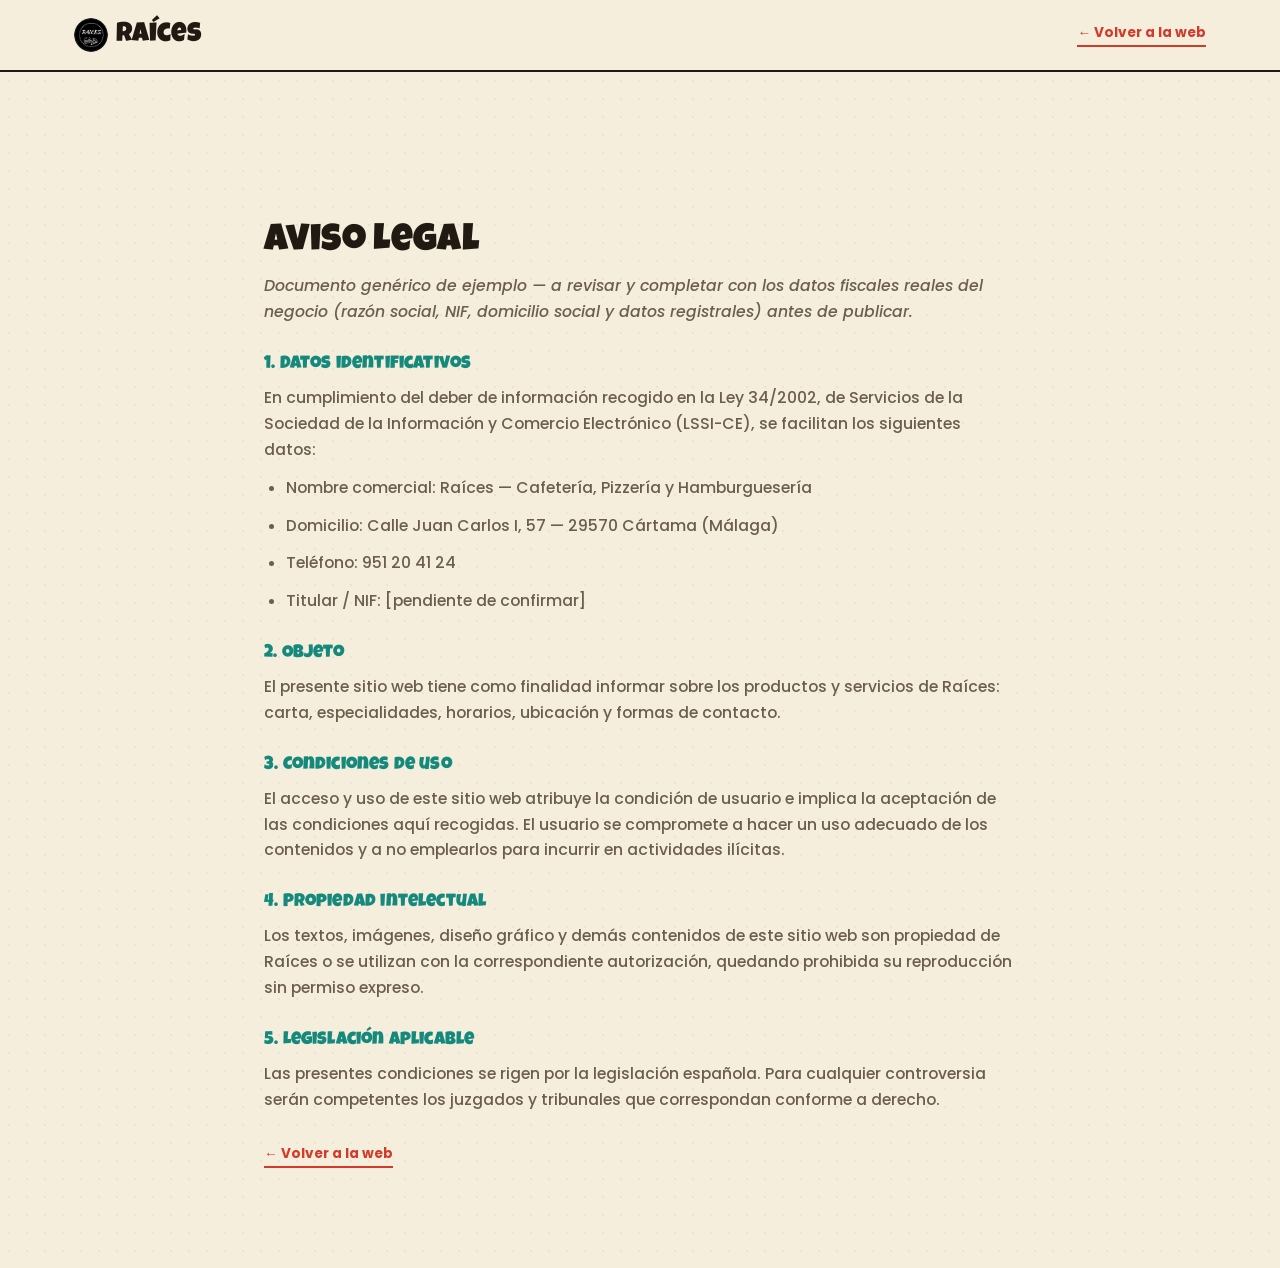
==== commit facb7e32: "Usar el logo real en cabecera, pie y páginas legales Sustituye el emoji de fuego por img/logo-raices" ====
--- a/legal/aviso-legal.html
+++ b/legal/aviso-legal.html
@@ -23,7 +23,7 @@
 
 <header class="legal-header">
   <div class="container">
-    <a href="../index.html" class="logo"><span class="flame">🔥</span> Raíces</a>
+    <a href="../index.html" class="logo"><img src="../img/logo-raices.png" alt="Logo Raíces" class="logo-img"> Raíces</a>
     <a href="../index.html" class="legal-back">← Volver a la web</a>
   </div>
 </header>
--- a/css/style.css
+++ b/css/style.css
@@ -192,10 +192,16 @@
   color: var(--ink);
   display: flex;
   align-items: center;
-  gap: 6px;
-}
-
-.logo .flame { color: var(--yellow); }
+  gap: 8px;
+}
+
+.logo-img {
+  width: 34px;
+  height: 34px;
+  border-radius: 50%;
+  object-fit: cover;
+  flex-shrink: 0;
+}
 
 .nav-links {
   display: flex;
@@ -353,27 +359,34 @@
 .marquee-track {
   display: flex;
   width: max-content;
-  animation: marquee 22s linear infinite;
+  animation: marquee 18s linear infinite;
+  will-change: transform;
+  backface-visibility: hidden;
+}
+
+.marquee-group {
+  display: flex;
+  flex-shrink: 0;
 }
 
 .marquee-track span {
   display: inline-flex;
   align-items: center;
-  gap: 14px;
+  gap: 12px;
   font-family: var(--font-display);
-  font-size: 1.3rem;
+  font-size: 1.05rem;
   color: var(--white);
-  padding: 4px 24px;
+  padding: 4px 40px;
   white-space: nowrap;
 }
 
 @keyframes marquee {
-  from { transform: translateX(0); }
-  to { transform: translateX(-50%); }
+  from { transform: translate3d(0, 0, 0); }
+  to { transform: translate3d(-50%, 0, 0); }
 }
 
 @media (max-width: 640px) {
-  .marquee-track span { font-size: 1rem; padding: 4px 16px; }
+  .marquee-track span { font-size: 0.88rem; padding: 4px 22px; }
 }
 
 /* ==========================================================================
